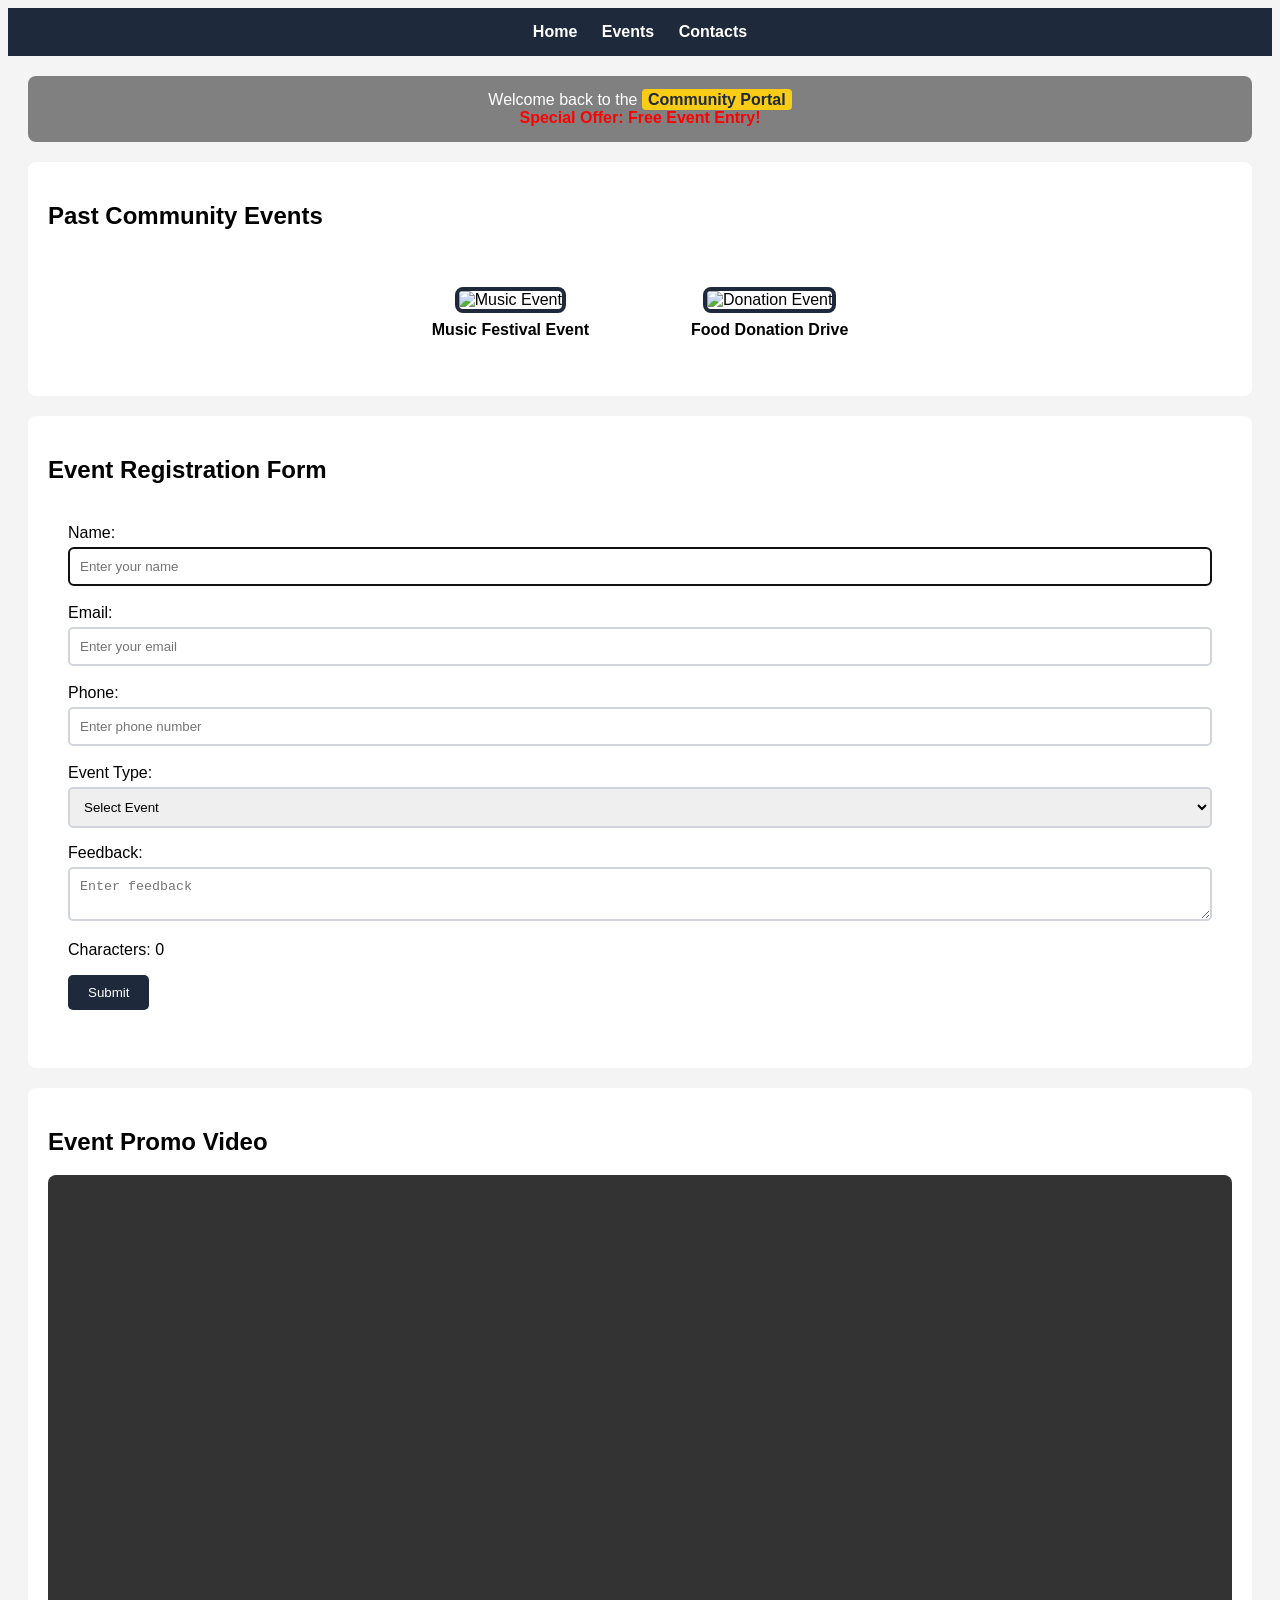
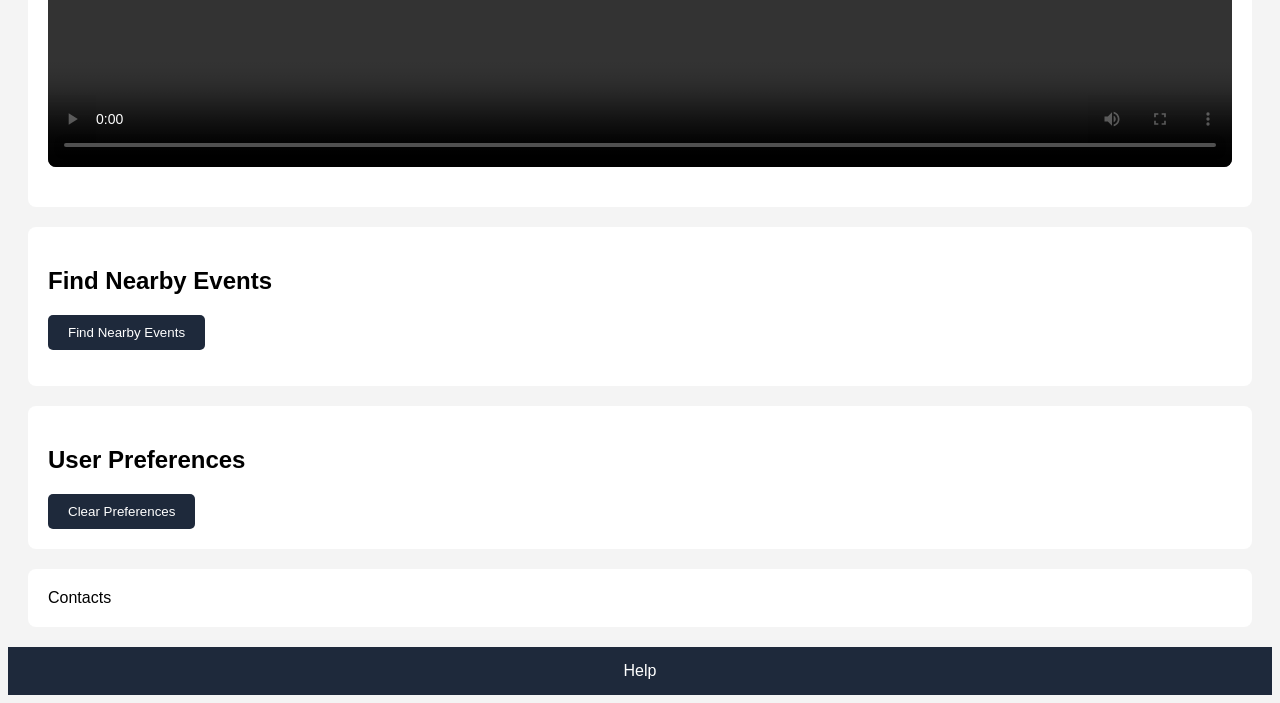
==== Upskilling/Local Community Event Portal/index.html @ 79f3bd1d "Initial commit for Local Community Event Portal" ====
<!doctype html>
<html lang="en">
  <head>
    <meta charset="UTF-8" />
    <meta name="viewport" content="width=device-width, initial-scale=1.0" />
    <title>Local Community Event Portal</title>

    <style>
      body {
        font-family: Arial, sans-serif;
        background-color: #f4f4f4;
      }

      nav {
        background-color: #1e293b;
        padding: 15px;
        text-align: center;
      }

      nav a {
        color: white;
        text-decoration: none;
        margin: 0 10px;
        font-weight: bold;
      }

      #welcomeBanner {
        background: grey;
        color: white;
        padding: 15px;
        text-align: center;
        border-radius: 8px;
        margin: 20px;
      }

      .highlight {
        background-color: #facc15;
        color: #1e293b;
        font-weight: bold;
        padding: 2px 6px;
        border-radius: 4px;
      }

      section {
        background-color: white;
        margin: 20px;
        padding: 20px;
        border-radius: 8px;
      }

      table {
        margin: auto;
        border-spacing: 20px;
      }

      .eventImage {
        width: 220px;
        height: 150px;
        border: 4px solid #1e293b;
        border-radius: 8px;
        transition: 0.3s;
      }

      figure {
        text-align: center;
      }

      figcaption {
        margin-top: 8px;
        font-weight: bold;
      }

      form {
        background-color: #ffffff;
        padding: 20px;
        border-radius: 8px;
      }

      input,
      select,
      textarea {
        width: 100%;
        padding: 10px;
        margin-top: 5px;
        border: 2px solid #d1d5db;
        border-radius: 5px;
        box-sizing: border-box;
      }

      button {
        background-color: #1e293b;
        color: white;
        padding: 10px 20px;
        border: none;
        border-radius: 5px;
        cursor: pointer;
      }

      output {
        color: green;
        font-weight: bold;
      }

      video {
        width: 100%;
        border-radius: 8px;
      }

      footer {
        background-color: #1e293b;
        padding: 15px;
        text-align: center;
      }

      footer a {
        color: white;
        text-decoration: none;
      }
    </style>

    <script>
      function validatePhone() {
        let phone = document.getElementById("phone").value;

        if (phone.length !== 10 || isNaN(phone)) {
          alert("Enter a valid 10-digit phone number");
        }
      }

      function showFee() {
        let eventType = document.getElementById("eventType").value;
        let fee = "";

        if (eventType === "music") {
          fee = "₹500";
        } else if (eventType === "sports") {
          fee = "₹300";
        } else if (eventType === "cleanup") {
          fee = "₹100";
        }

        document.getElementById("eventFee").innerHTML =
          "Event Fee: " + fee;

        localStorage.setItem("preferredEvent", eventType);
      }

      function submitForm() {
        document.getElementById("confirmation").value =
          "Registration Submitted Successfully!";
      }

      function enlargeImage(image) {
        image.style.width = "400px";
        image.style.height = "250px";
      }

      function countCharacters() {
        let text = document.getElementById("feedback").value;

        document.getElementById("charCount").innerHTML =
          "Characters: " + text.length;
      }

      function videoReady() {
        document.getElementById("videoMessage").innerHTML =
          "Video ready to play";
      }

      function clearPreferences() {
        localStorage.clear();
        sessionStorage.clear();

        alert("Preferences Cleared");
      }

      function findLocation() {
        navigator.geolocation.getCurrentPosition(
          showPosition,
          showError,
          {
            enableHighAccuracy: true,
            timeout: 5000,
          }
        );
      }

      function showPosition(position) {
        document.getElementById("location").innerHTML =
          "Latitude: " +
          position.coords.latitude +
          "<br>Longitude: " +
          position.coords.longitude;
      }

      function showError(error) {
        if (error.code === 1) {
          alert("Permission Denied");
        } else if (error.code === 3) {
          alert("Location Request Timed Out");
        }
      }

      window.onload = function () {
        let savedEvent = localStorage.getItem("preferredEvent");

        if (savedEvent) {
          document.getElementById("eventType").value = savedEvent;
        }
      };

      window.onbeforeunload = function () {
        return "Your form is not finished!";
      };
    </script>
  </head>

  <body>
    <!-- Navigation -->
    <nav>
      <a href="#home"> Home </a>
      <a href="#events"> Events </a>
      <a href="#contacts"> Contacts </a>
    </nav>

    <!-- Welcome Banner -->
    <div id="welcomeBanner">
      Welcome back to the
      <span class="highlight">Community Portal</span>

      <br />

      <span style="color: red; font-weight: bold">
        Special Offer: Free Event Entry!
      </span>
    </div>

    <!-- Events -->
    <section id="events">
      <h2>Past Community Events</h2>

      <table>
        <tr>
          <td>
            <figure>
              <img
                src="event1.jpg"
                alt="Music Event"
                title="Music Event"
                class="eventImage"
                ondblclick="enlargeImage(this)"
              />
              <figcaption>Music Festival Event</figcaption>
            </figure>
          </td>

          <td>
            <figure>
              <img
                src="event2.jpg"
                alt="Donation Event"
                title="Donation Event"
                class="eventImage"
                ondblclick="enlargeImage(this)"
              />
              <figcaption>Food Donation Drive</figcaption>
            </figure>
          </td>
        </tr>
      </table>
    </section>

    <!-- Registration Form -->
    <section id="registration">
      <h2>Event Registration Form</h2>

      <form>
        <label>Name:</label>
        <input
          type="text"
          placeholder="Enter your name"
          required
          autofocus
        />

        <br /><br />

        <label>Email:</label>
        <input
          type="email"
          placeholder="Enter your email"
          required
        />

        <br /><br />

        <label>Phone:</label>
        <input
          type="text"
          id="phone"
          onblur="validatePhone()"
          placeholder="Enter phone number"
        />

        <br /><br />

        <label>Event Type:</label>

        <select id="eventType" onchange="showFee()">
          <option value="">Select Event</option>
          <option value="music">Music Festival</option>
          <option value="sports">Sports Competition</option>
          <option value="cleanup">Cleanup Campaign</option>
        </select>

        <p id="eventFee"></p>

        <label>Feedback:</label>

        <textarea
          id="feedback"
          onkeyup="countCharacters()"
          placeholder="Enter feedback"
        ></textarea>

        <p id="charCount">Characters: 0</p>

        <button type="button" onclick="submitForm()">
          Submit
        </button>

        <br /><br />

        <output id="confirmation"></output>
      </form>
    </section>

    <!-- Promo Video -->
    <section>
      <h2>Event Promo Video</h2>

      <video controls oncanplay="videoReady()">
        <source src="promo.mp4" type="video/mp4" />
      </video>

      <p id="videoMessage"></p>
    </section>

    <!-- Geolocation -->
    <section>
      <h2>Find Nearby Events</h2>

      <button onclick="findLocation()">
        Find Nearby Events
      </button>

      <p id="location"></p>
    </section>

    <!-- Preferences -->
    <section>
      <h2>User Preferences</h2>

      <button onclick="clearPreferences()">
        Clear Preferences
      </button>
    </section>

    <!-- Contacts -->
    <section id="contacts">
      Contacts
    </section>

    <!-- Footer -->
    <footer>
      <a href="help.html" target="_blank"> Help </a>
    </footer>
  </body>
</html>
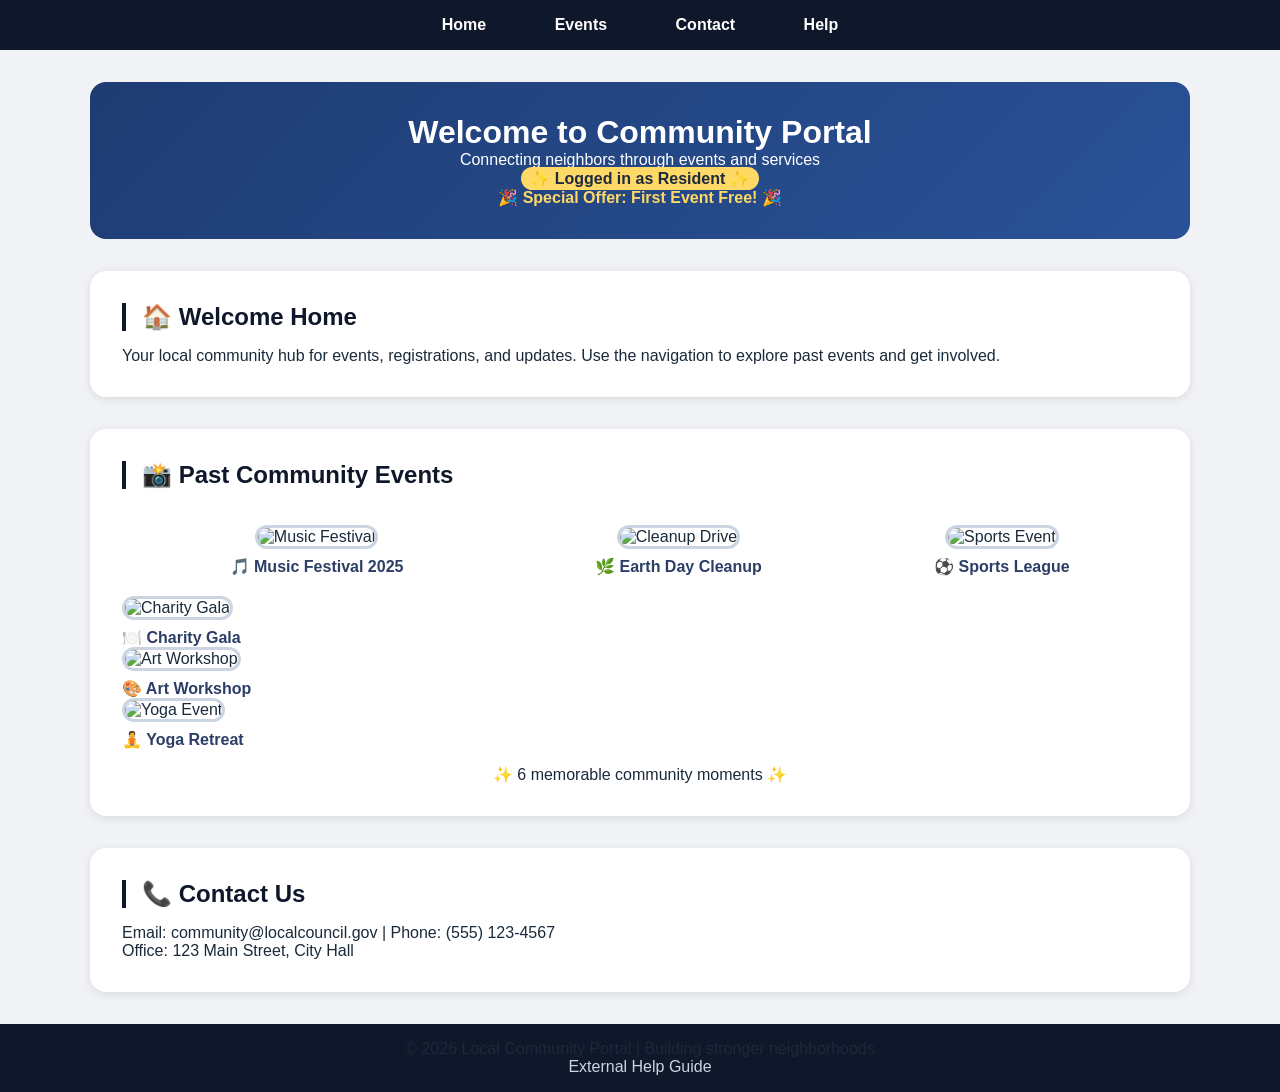
==== commit 7a76ec54: "Version 1: solidifing whats done and remove some bad implemented features" ====
--- a/Upskilling/Local Community Event Portal/index.html
+++ b/Upskilling/Local Community Event Portal/index.html
@@ -1,379 +1,187 @@
-<!doctype html>
+<!DOCTYPE html>
 <html lang="en">
-  <head>
-    <meta charset="UTF-8" />
-    <meta name="viewport" content="width=device-width, initial-scale=1.0" />
-    <title>Local Community Event Portal</title>
-
+<head>
+    <meta charset="UTF-8">
+    <meta name="viewport" content="width=device-width, initial-scale=1.0">
+    <title>Community Portal v1 - Foundation</title>
     <style>
-      body {
-        font-family: Arial, sans-serif;
-        background-color: #f4f4f4;
-      }
-
-      nav {
-        background-color: #1e293b;
-        padding: 15px;
-        text-align: center;
-      }
-
-      nav a {
-        color: white;
-        text-decoration: none;
-        margin: 0 10px;
-        font-weight: bold;
-      }
-
-      #welcomeBanner {
-        background: grey;
-        color: white;
-        padding: 15px;
-        text-align: center;
-        border-radius: 8px;
-        margin: 20px;
-      }
-
-      .highlight {
-        background-color: #facc15;
-        color: #1e293b;
-        font-weight: bold;
-        padding: 2px 6px;
-        border-radius: 4px;
-      }
-
-      section {
-        background-color: white;
-        margin: 20px;
-        padding: 20px;
-        border-radius: 8px;
-      }
-
-      table {
-        margin: auto;
-        border-spacing: 20px;
-      }
-
-      .eventImage {
-        width: 220px;
-        height: 150px;
-        border: 4px solid #1e293b;
-        border-radius: 8px;
-        transition: 0.3s;
-      }
-
-      figure {
-        text-align: center;
-      }
-
-      figcaption {
-        margin-top: 8px;
-        font-weight: bold;
-      }
-
-      form {
-        background-color: #ffffff;
-        padding: 20px;
-        border-radius: 8px;
-      }
-
-      input,
-      select,
-      textarea {
-        width: 100%;
-        padding: 10px;
-        margin-top: 5px;
-        border: 2px solid #d1d5db;
-        border-radius: 5px;
-        box-sizing: border-box;
-      }
-
-      button {
-        background-color: #1e293b;
-        color: white;
-        padding: 10px 20px;
-        border: none;
-        border-radius: 5px;
-        cursor: pointer;
-      }
-
-      output {
-        color: green;
-        font-weight: bold;
-      }
-
-      video {
-        width: 100%;
-        border-radius: 8px;
-      }
-
-      footer {
-        background-color: #1e293b;
-        padding: 15px;
-        text-align: center;
-      }
-
-      footer a {
-        color: white;
-        text-decoration: none;
-      }
-    </style>
-
-    <script>
-      function validatePhone() {
-        let phone = document.getElementById("phone").value;
-
-        if (phone.length !== 10 || isNaN(phone)) {
-          alert("Enter a valid 10-digit phone number");
-        }
-      }
-
-      function showFee() {
-        let eventType = document.getElementById("eventType").value;
-        let fee = "";
-
-        if (eventType === "music") {
-          fee = "₹500";
-        } else if (eventType === "sports") {
-          fee = "₹300";
-        } else if (eventType === "cleanup") {
-          fee = "₹100";
+        * {
+            margin: 0;
+            padding: 0;
+            box-sizing: border-box;
         }
 
-        document.getElementById("eventFee").innerHTML =
-          "Event Fee: " + fee;
+        body {
+            font-family: 'Segoe UI', Tahoma, Geneva, Verdana, sans-serif;
+            background: #f0f2f5;
+            color: #1a2a3a;
+        }
 
-        localStorage.setItem("preferredEvent", eventType);
-      }
+        /* Navigation Styles */
+        nav {
+            background: #0f172a;
+            padding: 1rem 2rem;
+            text-align: center;
+            position: sticky;
+            top: 0;
+        }
 
-      function submitForm() {
-        document.getElementById("confirmation").value =
-          "Registration Submitted Successfully!";
-      }
+        nav a {
+            color: white;
+            text-decoration: none;
+            margin: 0 1rem;
+            font-weight: bold;
+            padding: 0.5rem 1rem;
+            border-radius: 8px;
+        }
 
-      function enlargeImage(image) {
-        image.style.width = "400px";
-        image.style.height = "250px";
-      }
+        nav a:hover {
+            background: #334155;
+        }
 
-      function countCharacters() {
-        let text = document.getElementById("feedback").value;
+        /* Section styling */
+        section {
+            background: white;
+            margin: 2rem auto;
+            padding: 2rem;
+            max-width: 1100px;
+            border-radius: 16px;
+            box-shadow: 0 2px 8px rgba(0,0,0,0.1);
+        }
 
-        document.getElementById("charCount").innerHTML =
-          "Characters: " + text.length;
-      }
+        h2 {
+            color: #0f172a;
+            margin-bottom: 1rem;
+            border-left: 4px solid #0f172a;
+            padding-left: 1rem;
+        }
 
-      function videoReady() {
-        document.getElementById("videoMessage").innerHTML =
-          "Video ready to play";
-      }
+        /* Welcome Banner */
+        #welcomeBanner {
+            background: linear-gradient(135deg, #1e3c72, #2a5298);
+            color: white;
+            padding: 2rem;
+            text-align: center;
+            margin: 2rem auto;
+            max-width: 1100px;
+            border-radius: 16px;
+        }
 
-      function clearPreferences() {
-        localStorage.clear();
-        sessionStorage.clear();
+        .highlight {
+            background: #ffd966;
+            color: #1e2a3e;
+            padding: 0.2rem 0.6rem;
+            border-radius: 20px;
+            font-weight: bold;
+        }
 
-        alert("Preferences Cleared");
-      }
+        /* Image Gallery Table */
+        .gallery-table {
+            width: 100%;
+            border-collapse: separate;
+            border-spacing: 20px;
+            text-align: center;
+        }
 
-      function findLocation() {
-        navigator.geolocation.getCurrentPosition(
-          showPosition,
-          showError,
-          {
-            enableHighAccuracy: true,
-            timeout: 5000,
-          }
-        );
-      }
+        .event-img {
+            width: 220px;
+            height: 160px;
+            border: 3px solid #cbd5e1;
+            border-radius: 12px;
+            object-fit: cover;
+        }
 
-      function showPosition(position) {
-        document.getElementById("location").innerHTML =
-          "Latitude: " +
-          position.coords.latitude +
-          "<br>Longitude: " +
-          position.coords.longitude;
-      }
+        figcaption {
+            margin-top: 8px;
+            font-weight: bold;
+            color: #2c3e66;
+        }
 
-      function showError(error) {
-        if (error.code === 1) {
-          alert("Permission Denied");
-        } else if (error.code === 3) {
-          alert("Location Request Timed Out");
+        footer {
+            background: #0f172a;
+            text-align: center;
+            padding: 1rem;
+            margin-top: 2rem;
         }
-      }
 
-      window.onload = function () {
-        let savedEvent = localStorage.getItem("preferredEvent");
+        footer a {
+            color: #cbd5e1;
+            text-decoration: none;
+        }
+    </style>
+</head>
+<body>
 
-        if (savedEvent) {
-          document.getElementById("eventType").value = savedEvent;
-        }
-      };
+<!-- ========== NAVIGATION (Task 2) ========== -->
+<nav>
+    <a href="#home">Home</a>
+    <a href="#events">Events</a>
+    <a href="#contacts">Contact</a>
+    <a href="help.html" target="_blank">Help</a>
+</nav>
 
-      window.onbeforeunload = function () {
-        return "Your form is not finished!";
-      };
-    </script>
-  </head>
+<!-- ========== WELCOME BANNER (Task 3) ========== -->
+<div id="welcomeBanner">
+    <h1>Welcome to Community Portal</h1>
+    <p>Connecting neighbors through events and services</p>
+    <p><span class="highlight">✨ Logged in as Resident ✨</span></p>
+    <p><span style="color: #FFD966; font-weight: bold;">🎉 Special Offer: First Event Free! 🎉</span></p>
+</div>
 
-  <body>
-    <!-- Navigation -->
-    <nav>
-      <a href="#home"> Home </a>
-      <a href="#events"> Events </a>
-      <a href="#contacts"> Contacts </a>
-    </nav>
+<!-- ========== HOME SECTION ========== -->
+<section id="home">
+    <h2>🏠 Welcome Home</h2>
+    <p>Your local community hub for events, registrations, and updates. Use the navigation to explore past events and get involved.</p>
+</section>
 
-    <!-- Welcome Banner -->
-    <div id="welcomeBanner">
-      Welcome back to the
-      <span class="highlight">Community Portal</span>
+<!-- ========== EVENTS & GALLERY (Task 4 - Table with images) ========== -->
+<section id="events">
+    <h2>📸 Past Community Events</h2>
+    <table class="gallery-table">
+        <tr>
+            <td>
+                <img src="https://picsum.photos/id/15/220/160" alt="Music Festival" title="Summer Music Fest" class="event-img">
+                <figcaption>🎵 Music Festival 2025</figcaption>
+            </td>
+            <td>
+                <img src="https://picsum.photos/id/26/220/160" alt="Cleanup Drive" title="Community Cleanup" class="event-img">
+                <figcaption>🌿 Earth Day Cleanup</figcaption>
+            </td>
+            <td>
+                <img src="https://picsum.photos/id/29/220/160" alt="Sports Event" title="Sports Tournament" class="event-img">
+                <figcaption>⚽ Sports League</figcaption>
+            </td>
+        </table>
+        <tr>
+            <td>
+                <img src="https://picsum.photos/id/30/220/160" alt="Charity Gala" title="Fundraising Event" class="event-img">
+                <figcaption>🍽️ Charity Gala</figcaption>
+            </td>
+            <td>
+                <img src="https://picsum.photos/id/94/220/160" alt="Art Workshop" title="Creative Workshop" class="event-img">
+                <figcaption>🎨 Art Workshop</figcaption>
+            </td>
+            <td>
+                <img src="https://picsum.photos/id/96/220/160" alt="Yoga Event" title="Wellness Retreat" class="event-img">
+                <figcaption>🧘 Yoga Retreat</figcaption>
+            </td>
+        </tr>
+    </table>
+    <p style="text-align: center; margin-top: 1rem;">✨ 6 memorable community moments ✨</p>
+</section>
 
-      <br />
+<!-- ========== CONTACT SECTION ========== -->
+<section id="contacts">
+    <h2>📞 Contact Us</h2>
+    <p>Email: community@localcouncil.gov | Phone: (555) 123-4567</p>
+    <p>Office: 123 Main Street, City Hall</p>
+</section>
 
-      <span style="color: red; font-weight: bold">
-        Special Offer: Free Event Entry!
-      </span>
-    </div>
+<!-- ========== FOOTER ========== -->
+<footer>
+    <p>© 2026 Local Community Portal | Building stronger neighborhoods</p>
+    <a href="help.html" target="_blank">External Help Guide</a>
+</footer>
 
-    <!-- Events -->
-    <section id="events">
-      <h2>Past Community Events</h2>
-
-      <table>
-        <tr>
-          <td>
-            <figure>
-              <img
-                src="event1.jpg"
-                alt="Music Event"
-                title="Music Event"
-                class="eventImage"
-                ondblclick="enlargeImage(this)"
-              />
-              <figcaption>Music Festival Event</figcaption>
-            </figure>
-          </td>
-
-          <td>
-            <figure>
-              <img
-                src="event2.jpg"
-                alt="Donation Event"
-                title="Donation Event"
-                class="eventImage"
-                ondblclick="enlargeImage(this)"
-              />
-              <figcaption>Food Donation Drive</figcaption>
-            </figure>
-          </td>
-        </tr>
-      </table>
-    </section>
-
-    <!-- Registration Form -->
-    <section id="registration">
-      <h2>Event Registration Form</h2>
-
-      <form>
-        <label>Name:</label>
-        <input
-          type="text"
-          placeholder="Enter your name"
-          required
-          autofocus
-        />
-
-        <br /><br />
-
-        <label>Email:</label>
-        <input
-          type="email"
-          placeholder="Enter your email"
-          required
-        />
-
-        <br /><br />
-
-        <label>Phone:</label>
-        <input
-          type="text"
-          id="phone"
-          onblur="validatePhone()"
-          placeholder="Enter phone number"
-        />
-
-        <br /><br />
-
-        <label>Event Type:</label>
-
-        <select id="eventType" onchange="showFee()">
-          <option value="">Select Event</option>
-          <option value="music">Music Festival</option>
-          <option value="sports">Sports Competition</option>
-          <option value="cleanup">Cleanup Campaign</option>
-        </select>
-
-        <p id="eventFee"></p>
-
-        <label>Feedback:</label>
-
-        <textarea
-          id="feedback"
-          onkeyup="countCharacters()"
-          placeholder="Enter feedback"
-        ></textarea>
-
-        <p id="charCount">Characters: 0</p>
-
-        <button type="button" onclick="submitForm()">
-          Submit
-        </button>
-
-        <br /><br />
-
-        <output id="confirmation"></output>
-      </form>
-    </section>
-
-    <!-- Promo Video -->
-    <section>
-      <h2>Event Promo Video</h2>
-
-      <video controls oncanplay="videoReady()">
-        <source src="promo.mp4" type="video/mp4" />
-      </video>
-
-      <p id="videoMessage"></p>
-    </section>
-
-    <!-- Geolocation -->
-    <section>
-      <h2>Find Nearby Events</h2>
-
-      <button onclick="findLocation()">
-        Find Nearby Events
-      </button>
-
-      <p id="location"></p>
-    </section>
-
-    <!-- Preferences -->
-    <section>
-      <h2>User Preferences</h2>
-
-      <button onclick="clearPreferences()">
-        Clear Preferences
-      </button>
-    </section>
-
-    <!-- Contacts -->
-    <section id="contacts">
-      Contacts
-    </section>
-
-    <!-- Footer -->
-    <footer>
-      <a href="help.html" target="_blank"> Help </a>
-    </footer>
-  </body>
+</body>
 </html>
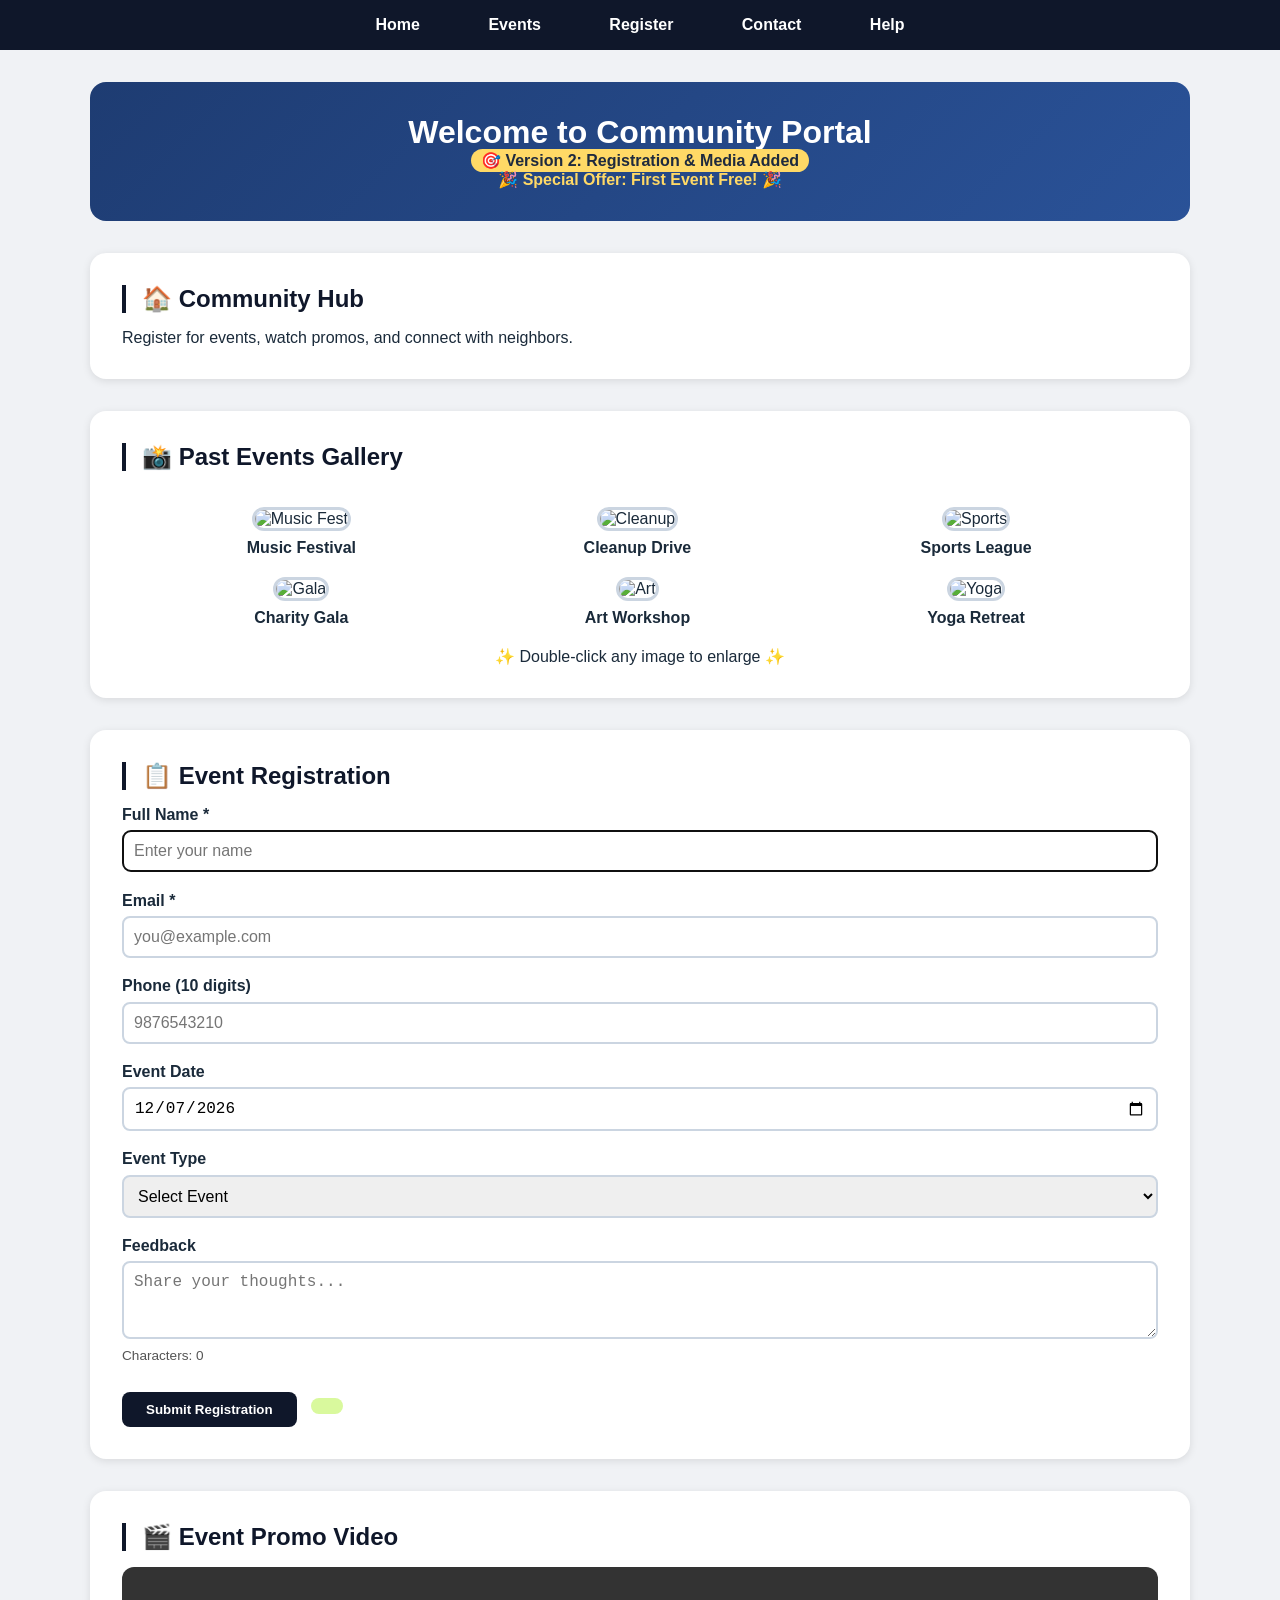
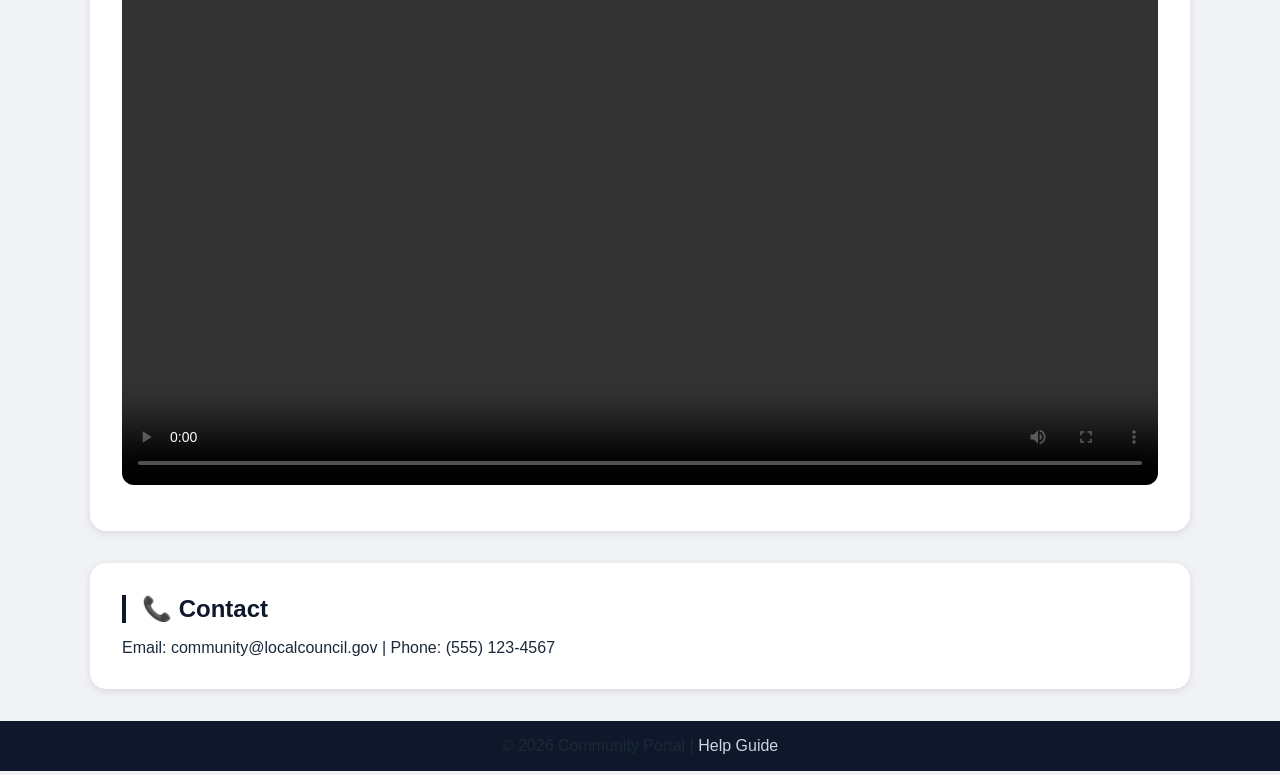
==== commit 496800b0: "Version 2: added registration form" ====
--- a/Upskilling/Local Community Event Portal/index.html
+++ b/Upskilling/Local Community Event Portal/index.html
@@ -3,7 +3,7 @@
 <head>
     <meta charset="UTF-8">
     <meta name="viewport" content="width=device-width, initial-scale=1.0">
-    <title>Community Portal v1 - Foundation</title>
+    <title>Community Portal v2 - Forms & Media</title>
     <style>
         * {
             margin: 0;
@@ -17,7 +17,6 @@
             color: #1a2a3a;
         }
 
-        /* Navigation Styles */
         nav {
             background: #0f172a;
             padding: 1rem 2rem;
@@ -39,7 +38,6 @@
             background: #334155;
         }
 
-        /* Section styling */
         section {
             background: white;
             margin: 2rem auto;
@@ -56,7 +54,6 @@
             padding-left: 1rem;
         }
 
-        /* Welcome Banner */
         #welcomeBanner {
             background: linear-gradient(135deg, #1e3c72, #2a5298);
             color: white;
@@ -75,7 +72,6 @@
             font-weight: bold;
         }
 
-        /* Image Gallery Table */
         .gallery-table {
             width: 100%;
             border-collapse: separate;
@@ -89,12 +85,73 @@
             border: 3px solid #cbd5e1;
             border-radius: 12px;
             object-fit: cover;
+            transition: 0.2s;
+            cursor: pointer;
         }
 
         figcaption {
             margin-top: 8px;
             font-weight: bold;
-            color: #2c3e66;
+        }
+
+        /* Form Styles */
+        .form-group {
+            margin-bottom: 1.2rem;
+        }
+
+        label {
+            display: block;
+            font-weight: bold;
+            margin-bottom: 0.4rem;
+        }
+
+        input, select, textarea {
+            width: 100%;
+            padding: 10px;
+            border: 2px solid #cbd5e1;
+            border-radius: 8px;
+            font-size: 1rem;
+        }
+
+        button {
+            background: #0f172a;
+            color: white;
+            border: none;
+            padding: 10px 24px;
+            border-radius: 8px;
+            cursor: pointer;
+            font-weight: bold;
+            margin-right: 10px;
+        }
+
+        button:hover {
+            background: #1e293b;
+        }
+
+        output {
+            display: inline-block;
+            margin-top: 1rem;
+            background: #d9f99d;
+            padding: 8px 16px;
+            border-radius: 20px;
+            font-weight: bold;
+        }
+
+        #eventFee {
+            margin-top: 5px;
+            font-weight: bold;
+            color: #1e4620;
+        }
+
+        .char-counter {
+            font-size: 0.85rem;
+            margin-top: 5px;
+            color: #555;
+        }
+
+        video {
+            width: 100%;
+            border-radius: 12px;
         }
 
         footer {
@@ -112,76 +169,179 @@
 </head>
 <body>
 
-<!-- ========== NAVIGATION (Task 2) ========== -->
 <nav>
     <a href="#home">Home</a>
     <a href="#events">Events</a>
+    <a href="#registration">Register</a>
     <a href="#contacts">Contact</a>
     <a href="help.html" target="_blank">Help</a>
 </nav>
 
-<!-- ========== WELCOME BANNER (Task 3) ========== -->
 <div id="welcomeBanner">
     <h1>Welcome to Community Portal</h1>
-    <p>Connecting neighbors through events and services</p>
-    <p><span class="highlight">✨ Logged in as Resident ✨</span></p>
+    <p><span class="highlight">🎯 Version 2: Registration & Media Added</span></p>
     <p><span style="color: #FFD966; font-weight: bold;">🎉 Special Offer: First Event Free! 🎉</span></p>
 </div>
 
-<!-- ========== HOME SECTION ========== -->
 <section id="home">
-    <h2>🏠 Welcome Home</h2>
-    <p>Your local community hub for events, registrations, and updates. Use the navigation to explore past events and get involved.</p>
-</section>
-
-<!-- ========== EVENTS & GALLERY (Task 4 - Table with images) ========== -->
+    <h2>🏠 Community Hub</h2>
+    <p>Register for events, watch promos, and connect with neighbors.</p>
+</section>
+
+<!-- Image Gallery (same as v1) -->
 <section id="events">
-    <h2>📸 Past Community Events</h2>
+    <h2>📸 Past Events Gallery</h2>
     <table class="gallery-table">
         <tr>
-            <td>
-                <img src="https://picsum.photos/id/15/220/160" alt="Music Festival" title="Summer Music Fest" class="event-img">
-                <figcaption>🎵 Music Festival 2025</figcaption>
-            </td>
-            <td>
-                <img src="https://picsum.photos/id/26/220/160" alt="Cleanup Drive" title="Community Cleanup" class="event-img">
-                <figcaption>🌿 Earth Day Cleanup</figcaption>
-            </td>
-            <td>
-                <img src="https://picsum.photos/id/29/220/160" alt="Sports Event" title="Sports Tournament" class="event-img">
-                <figcaption>⚽ Sports League</figcaption>
-            </td>
-        </table>
+            <td><img src="https://picsum.photos/id/15/220/160" alt="Music Fest" class="event-img" ondblclick="enlargeImage(this)"><figcaption>Music Festival</figcaption></td>
+            <td><img src="https://picsum.photos/id/26/220/160" alt="Cleanup" class="event-img" ondblclick="enlargeImage(this)"><figcaption>Cleanup Drive</figcaption></td>
+            <td><img src="https://picsum.photos/id/29/220/160" alt="Sports" class="event-img" ondblclick="enlargeImage(this)"><figcaption>Sports League</figcaption></td>
+        </tr>
         <tr>
-            <td>
-                <img src="https://picsum.photos/id/30/220/160" alt="Charity Gala" title="Fundraising Event" class="event-img">
-                <figcaption>🍽️ Charity Gala</figcaption>
-            </td>
-            <td>
-                <img src="https://picsum.photos/id/94/220/160" alt="Art Workshop" title="Creative Workshop" class="event-img">
-                <figcaption>🎨 Art Workshop</figcaption>
-            </td>
-            <td>
-                <img src="https://picsum.photos/id/96/220/160" alt="Yoga Event" title="Wellness Retreat" class="event-img">
-                <figcaption>🧘 Yoga Retreat</figcaption>
-            </td>
+            <td><img src="https://picsum.photos/id/30/220/160" alt="Gala" class="event-img" ondblclick="enlargeImage(this)"><figcaption>Charity Gala</figcaption></td>
+            <td><img src="https://picsum.photos/id/94/220/160" alt="Art" class="event-img" ondblclick="enlargeImage(this)"><figcaption>Art Workshop</figcaption></td>
+            <td><img src="https://picsum.photos/id/96/220/160" alt="Yoga" class="event-img" ondblclick="enlargeImage(this)"><figcaption>Yoga Retreat</figcaption></td>
         </tr>
     </table>
-    <p style="text-align: center; margin-top: 1rem;">✨ 6 memorable community moments ✨</p>
-</section>
-
-<!-- ========== CONTACT SECTION ========== -->
+    <p style="text-align:center;">✨ Double-click any image to enlarge ✨</p>
+</section>
+
+<!-- ========== REGISTRATION FORM (Task 5 & 6) ========== -->
+<section id="registration">
+    <h2>📋 Event Registration</h2>
+    <form id="regForm">
+        <div class="form-group">
+            <label>Full Name *</label>
+            <input type="text" id="userName" placeholder="Enter your name" required autofocus>
+        </div>
+
+        <div class="form-group">
+            <label>Email *</label>
+            <input type="email" id="userEmail" placeholder="you@example.com" required>
+        </div>
+
+        <div class="form-group">
+            <label>Phone (10 digits)</label>
+            <input type="text" id="phone" placeholder="9876543210" onblur="validatePhone()">
+            <small id="phoneError" style="color:red;"></small>
+        </div>
+
+        <div class="form-group">
+            <label>Event Date</label>
+            <input type="date" id="eventDate" required>
+        </div>
+
+        <div class="form-group">
+            <label>Event Type</label>
+            <select id="eventType" onchange="showEventFee()">
+                <option value="">Select Event</option>
+                <option value="music">Music Festival - $15</option>
+                <option value="sports">Sports Tournament - $10</option>
+                <option value="cleanup">Cleanup Campaign - Free</option>
+            </select>
+            <div id="eventFee"></div>
+        </div>
+
+        <div class="form-group">
+            <label>Feedback</label>
+            <textarea id="feedback" rows="3" onkeyup="countCharacters()" placeholder="Share your thoughts..."></textarea>
+            <div class="char-counter" id="charCount">Characters: 0</div>
+        </div>
+
+        <button type="button" onclick="submitRegistration()">Submit Registration</button>
+        <output id="confirmMsg"></output>
+    </form>
+</section>
+
+<!-- ========== VIDEO PROMO (Task 7) ========== -->
+<section>
+    <h2>🎬 Event Promo Video</h2>
+    <video id="promoVideo" controls oncanplay="videoReady()">
+        <source src="https://www.w3schools.com/html/mov_bbb.mp4" type="video/mp4">
+        Your browser doesn't support video.
+    </video>
+    <p id="videoStatus" style="margin-top: 10px; font-weight: bold;"></p>
+</section>
+
 <section id="contacts">
-    <h2>📞 Contact Us</h2>
+    <h2>📞 Contact</h2>
     <p>Email: community@localcouncil.gov | Phone: (555) 123-4567</p>
-    <p>Office: 123 Main Street, City Hall</p>
-</section>
-
-<!-- ========== FOOTER ========== -->
+</section>
+
 <footer>
-    <p>© 2026 Local Community Portal | Building stronger neighborhoods</p>
-    <a href="help.html" target="_blank">External Help Guide</a>
+    <p>© 2026 Community Portal | <a href="help.html" target="_blank">Help Guide</a></p>
 </footer>
+
+<script>
+    // Task 6: Phone validation on blur
+    function validatePhone() {
+        let phone = document.getElementById("phone").value;
+        if (phone.length !== 0 && (phone.length !== 10 || isNaN(phone))) {
+            document.getElementById("phoneError").innerText = "Enter valid 10-digit number";
+            return false;
+        } else {
+            document.getElementById("phoneError").innerText = "";
+            return true;
+        }
+    }
+
+    // Task 6: Show fee on change
+    function showEventFee() {
+        let type = document.getElementById("eventType").value;
+        let fee = "";
+        if (type === "music") fee = "🎸 Fee: $15";
+        else if (type === "sports") fee = "🏅 Fee: $10";
+        else if (type === "cleanup") fee = "🌿 Fee: FREE";
+        else fee = "Please select an event";
+        document.getElementById("eventFee").innerHTML = `<strong>${fee}</strong>`;
+    }
+
+    // Task 6: Character counter on keyup
+    function countCharacters() {
+        let text = document.getElementById("feedback").value;
+        document.getElementById("charCount").innerHTML = `Characters: ${text.length}`;
+    }
+
+    // Task 5: Show confirmation using output
+    function submitRegistration() {
+        let name = document.getElementById("userName").value;
+        let email = document.getElementById("userEmail").value;
+        let eventSelect = document.getElementById("eventType").value;
+        
+        if (!name || !email || !eventSelect) {
+            document.getElementById("confirmMsg").innerText = "❌ Please fill all required fields!";
+            return;
+        }
+        document.getElementById("confirmMsg").innerText = `✅ Thank you ${name}! Registration confirmed for ${eventSelect}. Check your email.`;
+    }
+
+    // Task 6: Double-click enlarge image
+    function enlargeImage(img) {
+        if (img.style.width === "400px") {
+            img.style.width = "220px";
+            img.style.height = "160px";
+        } else {
+            img.style.width = "400px";
+            img.style.height = "280px";
+        }
+    }
+
+    // Task 7: Video ready message
+    function videoReady() {
+        document.getElementById("videoStatus").innerHTML = "🎥 Video ready to play! Click play to watch.";
+    }
+
+    // Set default date
+    window.onload = function() {
+        let today = new Date();
+        let tomorrow = new Date(today);
+        tomorrow.setDate(today.getDate() + 1);
+        let yyyy = tomorrow.getFullYear();
+        let mm = String(tomorrow.getMonth() + 1).padStart(2,'0');
+        let dd = String(tomorrow.getDate()).padStart(2,'0');
+        document.getElementById("eventDate").value = `${yyyy}-${mm}-${dd}`;
+    };
+</script>
 
 </body>
 </html>
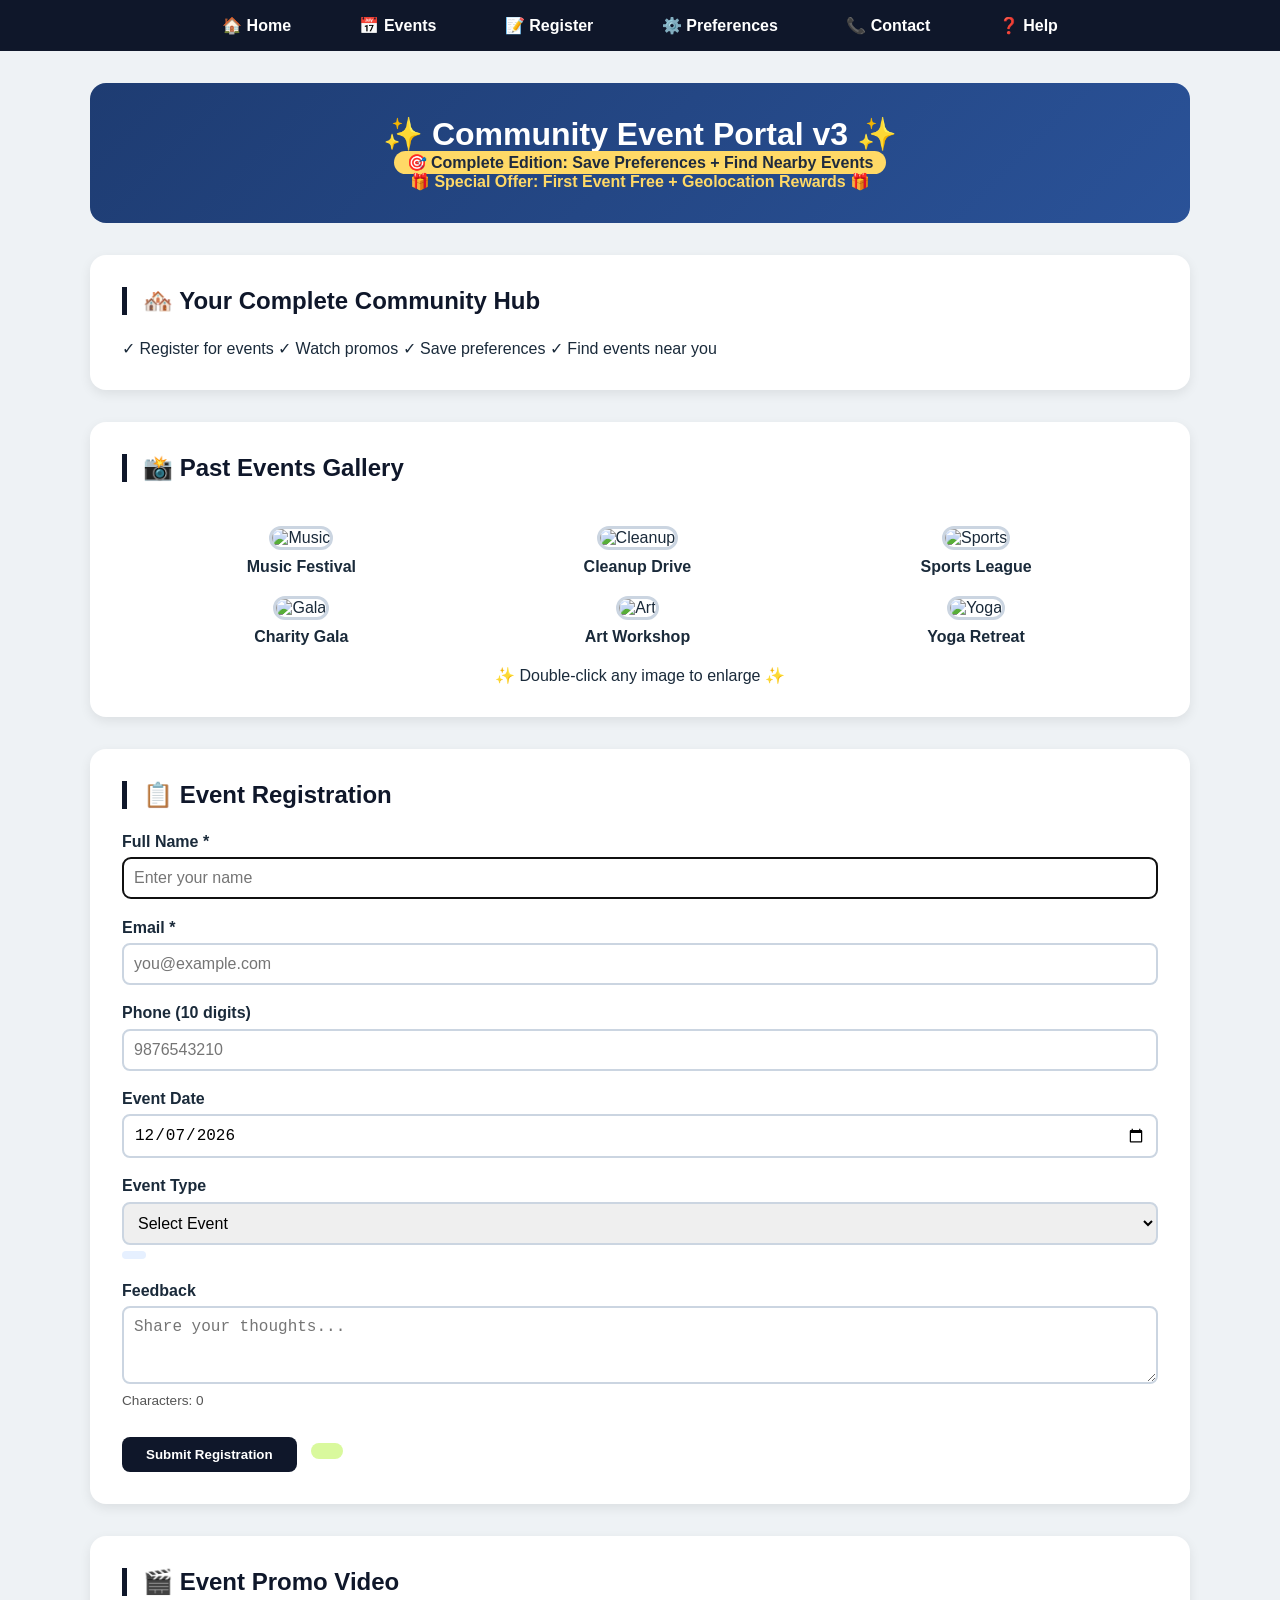
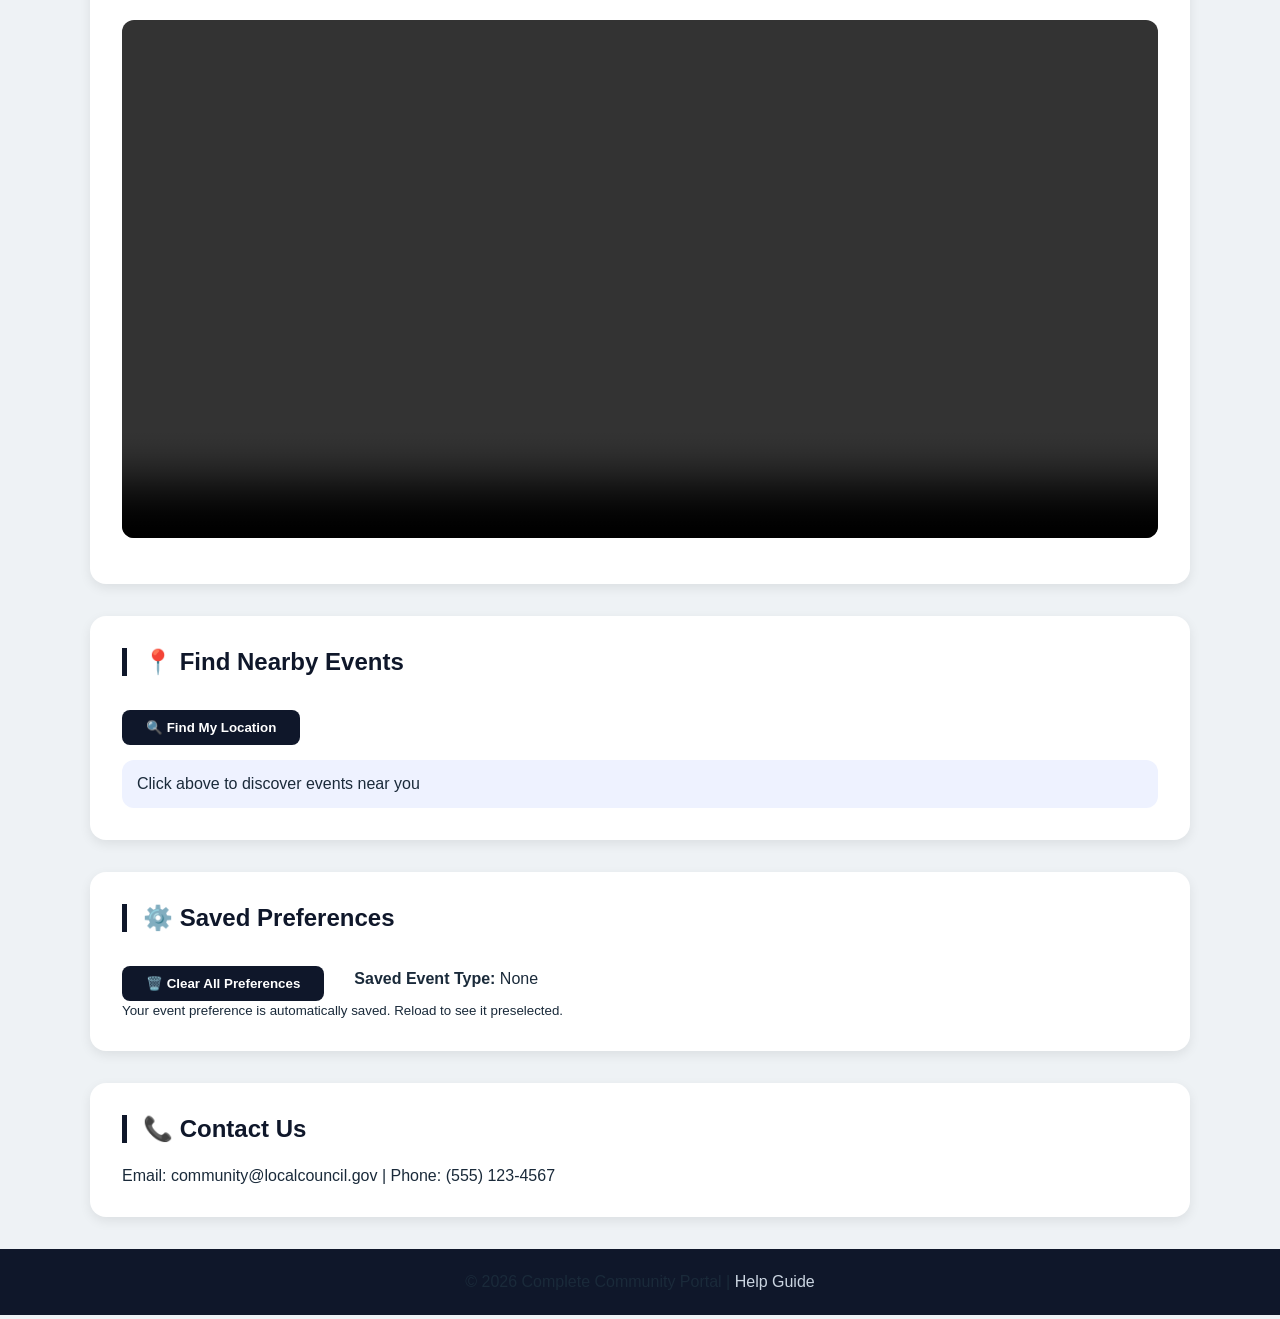
==== commit 3ad4b4ee: "Version 3: Complete Portal (added geolocation,storage,event handling)" ====
--- a/Upskilling/Local Community Event Portal/index.html
+++ b/Upskilling/Local Community Event Portal/index.html
@@ -3,7 +3,7 @@
 <head>
     <meta charset="UTF-8">
     <meta name="viewport" content="width=device-width, initial-scale=1.0">
-    <title>Community Portal v2 - Forms & Media</title>
+    <title>Community Portal v3 - Complete Edition</title>
     <style>
         * {
             margin: 0;
@@ -13,7 +13,7 @@
 
         body {
             font-family: 'Segoe UI', Tahoma, Geneva, Verdana, sans-serif;
-            background: #f0f2f5;
+            background: #eef2f5;
             color: #1a2a3a;
         }
 
@@ -23,6 +23,7 @@
             text-align: center;
             position: sticky;
             top: 0;
+            z-index: 100;
         }
 
         nav a {
@@ -44,13 +45,13 @@
             padding: 2rem;
             max-width: 1100px;
             border-radius: 16px;
-            box-shadow: 0 2px 8px rgba(0,0,0,0.1);
+            box-shadow: 0 4px 12px rgba(0,0,0,0.08);
         }
 
         h2 {
             color: #0f172a;
-            margin-bottom: 1rem;
-            border-left: 4px solid #0f172a;
+            margin-bottom: 1.5rem;
+            border-left: 5px solid #0f172a;
             padding-left: 1rem;
         }
 
@@ -67,7 +68,7 @@
         .highlight {
             background: #ffd966;
             color: #1e2a3e;
-            padding: 0.2rem 0.6rem;
+            padding: 0.2rem 0.8rem;
             border-radius: 20px;
             font-weight: bold;
         }
@@ -94,7 +95,6 @@
             font-weight: bold;
         }
 
-        /* Form Styles */
         .form-group {
             margin-bottom: 1.2rem;
         }
@@ -122,6 +122,7 @@
             cursor: pointer;
             font-weight: bold;
             margin-right: 10px;
+            margin-top: 10px;
         }
 
         button:hover {
@@ -140,7 +141,10 @@
         #eventFee {
             margin-top: 5px;
             font-weight: bold;
-            color: #1e4620;
+            background: #e6f0ff;
+            display: inline-block;
+            padding: 4px 12px;
+            border-radius: 20px;
         }
 
         .char-counter {
@@ -154,10 +158,24 @@
             border-radius: 12px;
         }
 
+        .location-box {
+            background: #eef2ff;
+            padding: 15px;
+            border-radius: 12px;
+            margin-top: 15px;
+        }
+
+        .pref-bar {
+            display: flex;
+            gap: 20px;
+            align-items: center;
+            flex-wrap: wrap;
+        }
+
         footer {
             background: #0f172a;
             text-align: center;
-            padding: 1rem;
+            padding: 1.5rem;
             margin-top: 2rem;
         }
 
@@ -170,30 +188,31 @@
 <body>
 
 <nav>
-    <a href="#home">Home</a>
-    <a href="#events">Events</a>
-    <a href="#registration">Register</a>
-    <a href="#contacts">Contact</a>
-    <a href="help.html" target="_blank">Help</a>
+    <a href="#home">🏠 Home</a>
+    <a href="#events">📅 Events</a>
+    <a href="#registration">📝 Register</a>
+    <a href="#preferences">⚙️ Preferences</a>
+    <a href="#contacts">📞 Contact</a>
+    <a href="help.html" target="_blank">❓ Help</a>
 </nav>
 
 <div id="welcomeBanner">
-    <h1>Welcome to Community Portal</h1>
-    <p><span class="highlight">🎯 Version 2: Registration & Media Added</span></p>
-    <p><span style="color: #FFD966; font-weight: bold;">🎉 Special Offer: First Event Free! 🎉</span></p>
+    <h1>✨ Community Event Portal v3 ✨</h1>
+    <p><span class="highlight">🎯 Complete Edition: Save Preferences + Find Nearby Events</span></p>
+    <p><span style="color: #FFD966; font-weight: bold;">🎁 Special Offer: First Event Free + Geolocation Rewards 🎁</span></p>
 </div>
 
 <section id="home">
-    <h2>🏠 Community Hub</h2>
-    <p>Register for events, watch promos, and connect with neighbors.</p>
-</section>
-
-<!-- Image Gallery (same as v1) -->
+    <h2>🏘️ Your Complete Community Hub</h2>
+    <p>✓ Register for events ✓ Watch promos ✓ Save preferences ✓ Find events near you</p>
+</section>
+
+<!-- Gallery Section -->
 <section id="events">
     <h2>📸 Past Events Gallery</h2>
     <table class="gallery-table">
         <tr>
-            <td><img src="https://picsum.photos/id/15/220/160" alt="Music Fest" class="event-img" ondblclick="enlargeImage(this)"><figcaption>Music Festival</figcaption></td>
+            <td><img src="https://picsum.photos/id/15/220/160" alt="Music" class="event-img" ondblclick="enlargeImage(this)"><figcaption>Music Festival</figcaption></td>
             <td><img src="https://picsum.photos/id/26/220/160" alt="Cleanup" class="event-img" ondblclick="enlargeImage(this)"><figcaption>Cleanup Drive</figcaption></td>
             <td><img src="https://picsum.photos/id/29/220/160" alt="Sports" class="event-img" ondblclick="enlargeImage(this)"><figcaption>Sports League</figcaption></td>
         </tr>
@@ -206,7 +225,7 @@
     <p style="text-align:center;">✨ Double-click any image to enlarge ✨</p>
 </section>
 
-<!-- ========== REGISTRATION FORM (Task 5 & 6) ========== -->
+<!-- Registration Form -->
 <section id="registration">
     <h2>📋 Event Registration</h2>
     <form id="regForm">
@@ -214,66 +233,94 @@
             <label>Full Name *</label>
             <input type="text" id="userName" placeholder="Enter your name" required autofocus>
         </div>
-
         <div class="form-group">
             <label>Email *</label>
             <input type="email" id="userEmail" placeholder="you@example.com" required>
         </div>
-
         <div class="form-group">
             <label>Phone (10 digits)</label>
             <input type="text" id="phone" placeholder="9876543210" onblur="validatePhone()">
             <small id="phoneError" style="color:red;"></small>
         </div>
-
         <div class="form-group">
             <label>Event Date</label>
             <input type="date" id="eventDate" required>
         </div>
-
         <div class="form-group">
             <label>Event Type</label>
-            <select id="eventType" onchange="showEventFee()">
+            <select id="eventType" onchange="handleEventChange()">
                 <option value="">Select Event</option>
                 <option value="music">Music Festival - $15</option>
                 <option value="sports">Sports Tournament - $10</option>
                 <option value="cleanup">Cleanup Campaign - Free</option>
+                <option value="art">Art Workshop - $8</option>
             </select>
             <div id="eventFee"></div>
         </div>
-
         <div class="form-group">
             <label>Feedback</label>
             <textarea id="feedback" rows="3" onkeyup="countCharacters()" placeholder="Share your thoughts..."></textarea>
             <div class="char-counter" id="charCount">Characters: 0</div>
         </div>
-
         <button type="button" onclick="submitRegistration()">Submit Registration</button>
         <output id="confirmMsg"></output>
     </form>
 </section>
 
-<!-- ========== VIDEO PROMO (Task 7) ========== -->
+<!-- Video Promo -->
 <section>
     <h2>🎬 Event Promo Video</h2>
     <video id="promoVideo" controls oncanplay="videoReady()">
         <source src="https://www.w3schools.com/html/mov_bbb.mp4" type="video/mp4">
-        Your browser doesn't support video.
     </video>
     <p id="videoStatus" style="margin-top: 10px; font-weight: bold;"></p>
 </section>
 
+<!-- Geolocation Section (Task 9) -->
+<section id="geolocation">
+    <h2>📍 Find Nearby Events</h2>
+    <button onclick="findNearbyEvents()">🔍 Find My Location</button>
+    <div id="locationInfo" class="location-box">
+        <p>Click above to discover events near you</p>
+    </div>
+</section>
+
+<!-- Preferences (Task 8) -->
+<section id="preferences">
+    <h2>⚙️ Saved Preferences</h2>
+    <div class="pref-bar">
+        <button onclick="clearAllPreferences()">🗑️ Clear All Preferences</button>
+        <p><strong>Saved Event Type:</strong> <span id="savedPrefDisplay">None</span></p>
+    </div>
+    <p><small>Your event preference is automatically saved. Reload to see it preselected.</small></p>
+</section>
+
 <section id="contacts">
-    <h2>📞 Contact</h2>
+    <h2>📞 Contact Us</h2>
     <p>Email: community@localcouncil.gov | Phone: (555) 123-4567</p>
 </section>
 
 <footer>
-    <p>© 2026 Community Portal | <a href="help.html" target="_blank">Help Guide</a></p>
+    <p>© 2026 Complete Community Portal | <a href="help.html" target="_blank">Help Guide</a></p>
 </footer>
 
 <script>
-    // Task 6: Phone validation on blur
+    // ========== FORM DIRTY FLAG FOR BEFOREUNLOAD (Task 7) ==========
+    let formDirty = false;
+    document.querySelectorAll("#regForm input, #regForm select, #regForm textarea").forEach(el => {
+        el.addEventListener("input", () => { formDirty = true; });
+        el.addEventListener("change", () => { formDirty = true; });
+    });
+
+    window.addEventListener("beforeunload", (e) => {
+        if (formDirty) {
+            e.preventDefault();
+            e.returnValue = "You have unsaved changes!";
+            return "You have unsaved changes!";
+        }
+    });
+
+    // ========== TASK 6: Phone Validation ==========
     function validatePhone() {
         let phone = document.getElementById("phone").value;
         if (phone.length !== 0 && (phone.length !== 10 || isNaN(phone))) {
@@ -285,37 +332,50 @@
         }
     }
 
-    // Task 6: Show fee on change
-    function showEventFee() {
+    // ========== TASK 6 + TASK 8: Show fee & Save to localStorage ==========
+    function handleEventChange() {
         let type = document.getElementById("eventType").value;
         let fee = "";
         if (type === "music") fee = "🎸 Fee: $15";
         else if (type === "sports") fee = "🏅 Fee: $10";
         else if (type === "cleanup") fee = "🌿 Fee: FREE";
+        else if (type === "art") fee = "🎭 Fee: $8";
         else fee = "Please select an event";
         document.getElementById("eventFee").innerHTML = `<strong>${fee}</strong>`;
-    }
-
-    // Task 6: Character counter on keyup
+        
+        if (type) {
+            localStorage.setItem("preferredEvent", type);
+            updatePrefDisplay();
+        }
+    }
+
+    function updatePrefDisplay() {
+        let saved = localStorage.getItem("preferredEvent");
+        document.getElementById("savedPrefDisplay").innerText = saved ? saved.toUpperCase() : "None";
+    }
+
+    // ========== TASK 6: Character Counter ==========
     function countCharacters() {
         let text = document.getElementById("feedback").value;
         document.getElementById("charCount").innerHTML = `Characters: ${text.length}`;
-    }
-
-    // Task 5: Show confirmation using output
+        formDirty = true;
+    }
+
+    // ========== TASK 5: Submit with output ==========
     function submitRegistration() {
         let name = document.getElementById("userName").value;
         let email = document.getElementById("userEmail").value;
-        let eventSelect = document.getElementById("eventType").value;
+        let eventType = document.getElementById("eventType").value;
         
-        if (!name || !email || !eventSelect) {
+        if (!name || !email || !eventType) {
             document.getElementById("confirmMsg").innerText = "❌ Please fill all required fields!";
             return;
         }
-        document.getElementById("confirmMsg").innerText = `✅ Thank you ${name}! Registration confirmed for ${eventSelect}. Check your email.`;
-    }
-
-    // Task 6: Double-click enlarge image
+        document.getElementById("confirmMsg").innerText = `✅ ${name}, you're registered for ${eventType}! Confirmation sent to ${email}.`;
+        formDirty = false;
+    }
+
+    // ========== TASK 6: Enlarge Image ==========
     function enlargeImage(img) {
         if (img.style.width === "400px") {
             img.style.width = "220px";
@@ -326,16 +386,61 @@
         }
     }
 
-    // Task 7: Video ready message
+    // ========== TASK 7: Video Ready ==========
     function videoReady() {
-        document.getElementById("videoStatus").innerHTML = "🎥 Video ready to play! Click play to watch.";
-    }
-
-    // Set default date
+        document.getElementById("videoStatus").innerHTML = "🎥 Video ready to play! Enjoy the promo.";
+    }
+
+    // ========== TASK 9: Geolocation ==========
+    function findNearbyEvents() {
+        const locationDiv = document.getElementById("locationInfo");
+        locationDiv.innerHTML = "<p>📍 Getting your location with high accuracy...</p>";
+        
+        navigator.geolocation.getCurrentPosition(
+            (position) => {
+                const lat = position.coords.latitude.toFixed(5);
+                const lon = position.coords.longitude.toFixed(5);
+                locationDiv.innerHTML = `<p>✅ Your location: ${lat}, ${lon}</p>
+                                         <p>🎉 Nearby events: Summer Fair (0.3 mi), Food Festival (0.7 mi), Park Concert (1.1 mi)</p>`;
+            },
+            (error) => {
+                if (error.code === 1) {
+                    locationDiv.innerHTML = "<p>❌ Permission denied. Enable location to see nearby events.</p>";
+                } else if (error.code === 3) {
+                    locationDiv.innerHTML = "<p>⏱️ Location request timed out. Please try again.</p>";
+                } else {
+                    locationDiv.innerHTML = "<p>⚠️ Error getting location.</p>";
+                }
+            },
+            { enableHighAccuracy: true, timeout: 8000 }
+        );
+    }
+
+    // ========== TASK 8: Clear localStorage & sessionStorage ==========
+    function clearAllPreferences() {
+        localStorage.clear();
+        sessionStorage.clear();
+        document.getElementById("eventType").value = "";
+        document.getElementById("eventFee").innerHTML = "";
+        updatePrefDisplay();
+        alert("All preferences cleared (localStorage & sessionStorage)");
+    }
+
+    // ========== LOAD SAVED PREFERENCE ==========
     window.onload = function() {
-        let today = new Date();
-        let tomorrow = new Date(today);
-        tomorrow.setDate(today.getDate() + 1);
+        let savedEvent = localStorage.getItem("preferredEvent");
+        if (savedEvent) {
+            let select = document.getElementById("eventType");
+            if (select.querySelector(`option[value="${savedEvent}"]`)) {
+                select.value = savedEvent;
+                handleEventChange();
+            }
+        }
+        updatePrefDisplay();
+        
+        // Set default date
+        let tomorrow = new Date();
+        tomorrow.setDate(tomorrow.getDate() + 1);
         let yyyy = tomorrow.getFullYear();
         let mm = String(tomorrow.getMonth() + 1).padStart(2,'0');
         let dd = String(tomorrow.getDate()).padStart(2,'0');
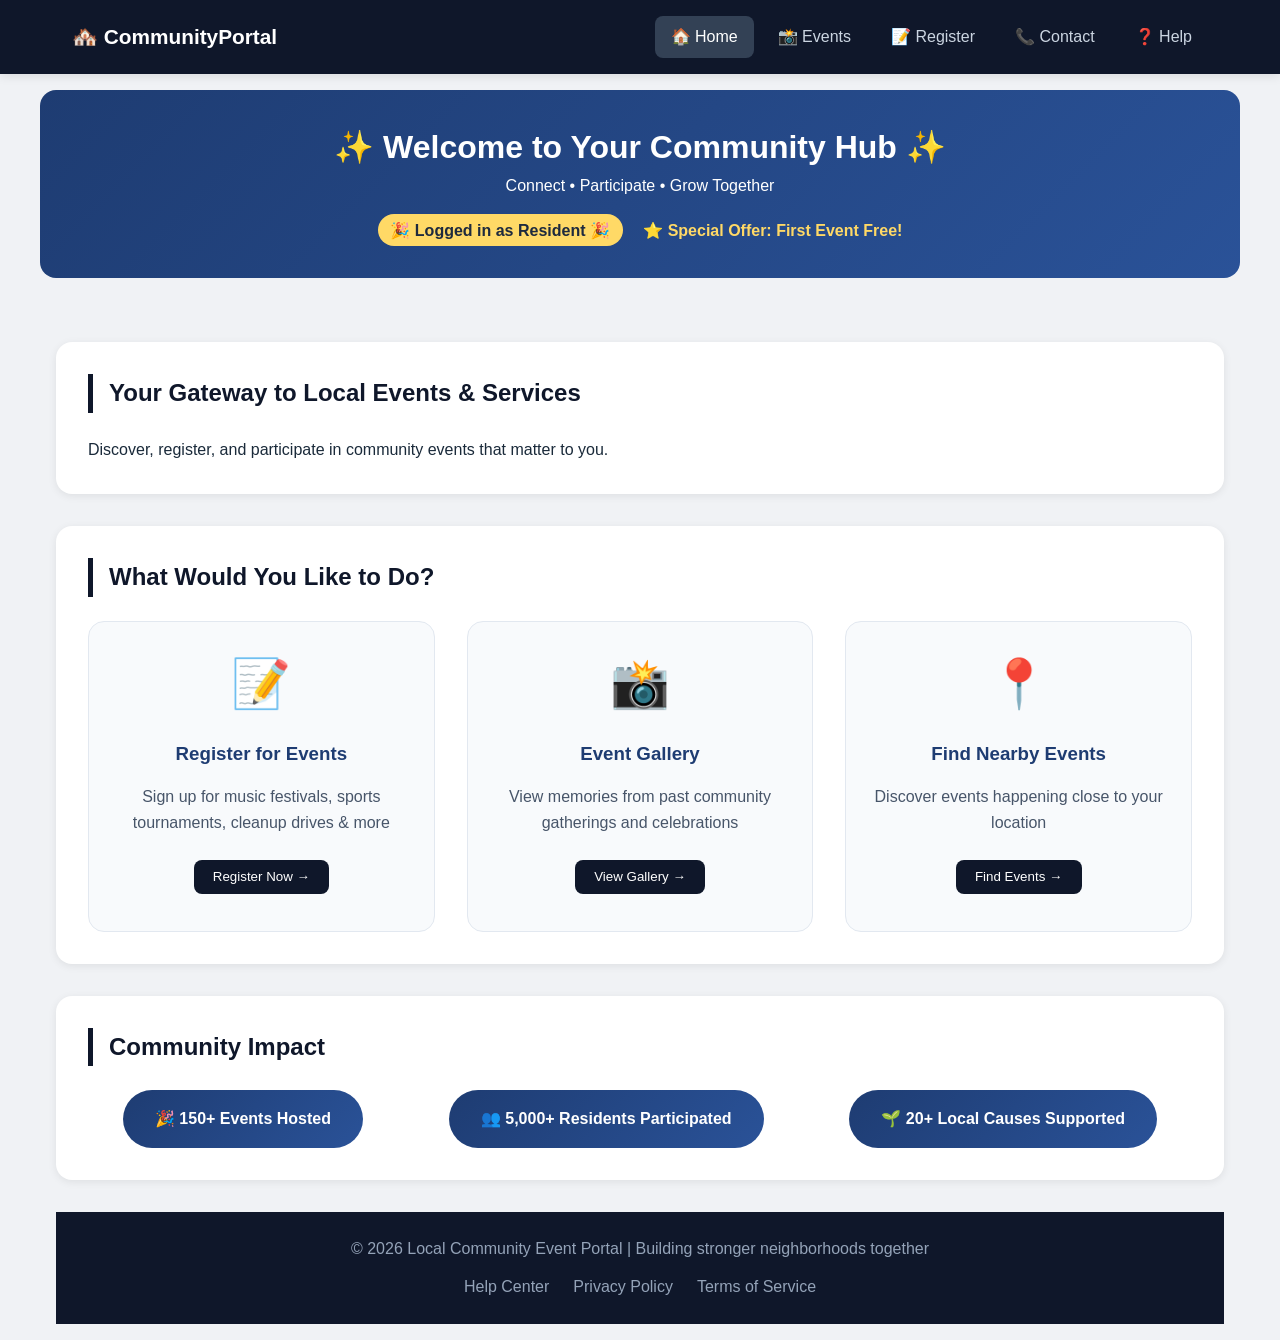
==== commit 3f945629: "Restructure the project and minor improvement" ====
--- a/Upskilling/Local Community Event Portal/index.html
+++ b/Upskilling/Local Community Event Portal/index.html
@@ -3,450 +3,90 @@
 <head>
     <meta charset="UTF-8">
     <meta name="viewport" content="width=device-width, initial-scale=1.0">
-    <title>Community Portal v3 - Complete Edition</title>
-    <style>
-        * {
-            margin: 0;
-            padding: 0;
-            box-sizing: border-box;
-        }
-
-        body {
-            font-family: 'Segoe UI', Tahoma, Geneva, Verdana, sans-serif;
-            background: #eef2f5;
-            color: #1a2a3a;
-        }
-
-        nav {
-            background: #0f172a;
-            padding: 1rem 2rem;
-            text-align: center;
-            position: sticky;
-            top: 0;
-            z-index: 100;
-        }
-
-        nav a {
-            color: white;
-            text-decoration: none;
-            margin: 0 1rem;
-            font-weight: bold;
-            padding: 0.5rem 1rem;
-            border-radius: 8px;
-        }
-
-        nav a:hover {
-            background: #334155;
-        }
-
-        section {
-            background: white;
-            margin: 2rem auto;
-            padding: 2rem;
-            max-width: 1100px;
-            border-radius: 16px;
-            box-shadow: 0 4px 12px rgba(0,0,0,0.08);
-        }
-
-        h2 {
-            color: #0f172a;
-            margin-bottom: 1.5rem;
-            border-left: 5px solid #0f172a;
-            padding-left: 1rem;
-        }
-
-        #welcomeBanner {
-            background: linear-gradient(135deg, #1e3c72, #2a5298);
-            color: white;
-            padding: 2rem;
-            text-align: center;
-            margin: 2rem auto;
-            max-width: 1100px;
-            border-radius: 16px;
-        }
-
-        .highlight {
-            background: #ffd966;
-            color: #1e2a3e;
-            padding: 0.2rem 0.8rem;
-            border-radius: 20px;
-            font-weight: bold;
-        }
-
-        .gallery-table {
-            width: 100%;
-            border-collapse: separate;
-            border-spacing: 20px;
-            text-align: center;
-        }
-
-        .event-img {
-            width: 220px;
-            height: 160px;
-            border: 3px solid #cbd5e1;
-            border-radius: 12px;
-            object-fit: cover;
-            transition: 0.2s;
-            cursor: pointer;
-        }
-
-        figcaption {
-            margin-top: 8px;
-            font-weight: bold;
-        }
-
-        .form-group {
-            margin-bottom: 1.2rem;
-        }
-
-        label {
-            display: block;
-            font-weight: bold;
-            margin-bottom: 0.4rem;
-        }
-
-        input, select, textarea {
-            width: 100%;
-            padding: 10px;
-            border: 2px solid #cbd5e1;
-            border-radius: 8px;
-            font-size: 1rem;
-        }
-
-        button {
-            background: #0f172a;
-            color: white;
-            border: none;
-            padding: 10px 24px;
-            border-radius: 8px;
-            cursor: pointer;
-            font-weight: bold;
-            margin-right: 10px;
-            margin-top: 10px;
-        }
-
-        button:hover {
-            background: #1e293b;
-        }
-
-        output {
-            display: inline-block;
-            margin-top: 1rem;
-            background: #d9f99d;
-            padding: 8px 16px;
-            border-radius: 20px;
-            font-weight: bold;
-        }
-
-        #eventFee {
-            margin-top: 5px;
-            font-weight: bold;
-            background: #e6f0ff;
-            display: inline-block;
-            padding: 4px 12px;
-            border-radius: 20px;
-        }
-
-        .char-counter {
-            font-size: 0.85rem;
-            margin-top: 5px;
-            color: #555;
-        }
-
-        video {
-            width: 100%;
-            border-radius: 12px;
-        }
-
-        .location-box {
-            background: #eef2ff;
-            padding: 15px;
-            border-radius: 12px;
-            margin-top: 15px;
-        }
-
-        .pref-bar {
-            display: flex;
-            gap: 20px;
-            align-items: center;
-            flex-wrap: wrap;
-        }
-
-        footer {
-            background: #0f172a;
-            text-align: center;
-            padding: 1.5rem;
-            margin-top: 2rem;
-        }
-
-        footer a {
-            color: #cbd5e1;
-            text-decoration: none;
-        }
-    </style>
+    <title>Community Portal | Home</title>
+    <link rel="stylesheet" href="css/style.css">
 </head>
 <body>
 
+<!-- ========== NAVIGATION (Shared across all pages) ========== -->
 <nav>
-    <a href="#home">🏠 Home</a>
-    <a href="#events">📅 Events</a>
-    <a href="#registration">📝 Register</a>
-    <a href="#preferences">⚙️ Preferences</a>
-    <a href="#contacts">📞 Contact</a>
-    <a href="help.html" target="_blank">❓ Help</a>
+    <div class="nav-container">
+        <div class="logo">🏘️ CommunityPortal</div>
+        <div class="nav-links">
+            <a href="index.html" class="active">🏠 Home</a>
+            <a href="events.html">📸 Events</a>
+            <a href="register.html">📝 Register</a>
+            <a href="contact.html">📞 Contact</a>
+            <a href="help.html" target="_blank">❓ Help</a>
+        </div>
+    </div>
 </nav>
 
+<!-- ========== WELCOME BANNER ========== -->
 <div id="welcomeBanner">
-    <h1>✨ Community Event Portal v3 ✨</h1>
-    <p><span class="highlight">🎯 Complete Edition: Save Preferences + Find Nearby Events</span></p>
-    <p><span style="color: #FFD966; font-weight: bold;">🎁 Special Offer: First Event Free + Geolocation Rewards 🎁</span></p>
+    <h1>✨ Welcome to Your Community Hub ✨</h1>
+    <p>Connect • Participate • Grow Together</p>
+    <div class="offer-badge">
+        <span class="highlight">🎉 Logged in as Resident 🎉</span>
+        <span style="color: #FFD966; font-weight: bold; margin-left: 1rem;">⭐ Special Offer: First Event Free!</span>
+    </div>
 </div>
 
-<section id="home">
-    <h2>🏘️ Your Complete Community Hub</h2>
-    <p>✓ Register for events ✓ Watch promos ✓ Save preferences ✓ Find events near you</p>
-</section>
+<!-- ========== MAIN CONTENT ========== -->
+<main>
+    <section id="hero">
+        <h2>Your Gateway to Local Events & Services</h2>
+        <p>Discover, register, and participate in community events that matter to you.</p>
+    </section>
 
-<!-- Gallery Section -->
-<section id="events">
-    <h2>📸 Past Events Gallery</h2>
-    <table class="gallery-table">
-        <tr>
-            <td><img src="https://picsum.photos/id/15/220/160" alt="Music" class="event-img" ondblclick="enlargeImage(this)"><figcaption>Music Festival</figcaption></td>
-            <td><img src="https://picsum.photos/id/26/220/160" alt="Cleanup" class="event-img" ondblclick="enlargeImage(this)"><figcaption>Cleanup Drive</figcaption></td>
-            <td><img src="https://picsum.photos/id/29/220/160" alt="Sports" class="event-img" ondblclick="enlargeImage(this)"><figcaption>Sports League</figcaption></td>
-        </tr>
-        <tr>
-            <td><img src="https://picsum.photos/id/30/220/160" alt="Gala" class="event-img" ondblclick="enlargeImage(this)"><figcaption>Charity Gala</figcaption></td>
-            <td><img src="https://picsum.photos/id/94/220/160" alt="Art" class="event-img" ondblclick="enlargeImage(this)"><figcaption>Art Workshop</figcaption></td>
-            <td><img src="https://picsum.photos/id/96/220/160" alt="Yoga" class="event-img" ondblclick="enlargeImage(this)"><figcaption>Yoga Retreat</figcaption></td>
-        </tr>
-    </table>
-    <p style="text-align:center;">✨ Double-click any image to enlarge ✨</p>
-</section>
+    <!-- Feature Cards -->
+    <section id="features">
+        <h2>What Would You Like to Do?</h2>
+        <div class="cards-container">
+            <div class="card" onclick="location.href='register.html'">
+                <div class="card-icon">📝</div>
+                <h3>Register for Events</h3>
+                <p>Sign up for music festivals, sports tournaments, cleanup drives & more</p>
+                <button class="card-btn">Register Now →</button>
+            </div>
+            
+            <div class="card" onclick="location.href='events.html'">
+                <div class="card-icon">📸</div>
+                <h3>Event Gallery</h3>
+                <p>View memories from past community gatherings and celebrations</p>
+                <button class="card-btn">View Gallery →</button>
+            </div>
+            
+            <div class="card" id="locationCard">
+                <div class="card-icon">📍</div>
+                <h3>Find Nearby Events</h3>
+                <p>Discover events happening close to your location</p>
+                <button class="card-btn" onclick="findNearbyEvents(event)">Find Events →</button>
+                <div id="locationResult" class="location-result"></div>
+            </div>
+        </div>
+    </section>
 
-<!-- Registration Form -->
-<section id="registration">
-    <h2>📋 Event Registration</h2>
-    <form id="regForm">
-        <div class="form-group">
-            <label>Full Name *</label>
-            <input type="text" id="userName" placeholder="Enter your name" required autofocus>
+    <!-- Quick Stats -->
+    <section id="stats">
+        <h2>Community Impact</h2>
+        <div class="stats-grid">
+            <div class="stat">🎉 150+ Events Hosted</div>
+            <div class="stat">👥 5,000+ Residents Participated</div>
+            <div class="stat">🌱 20+ Local Causes Supported</div>
         </div>
-        <div class="form-group">
-            <label>Email *</label>
-            <input type="email" id="userEmail" placeholder="you@example.com" required>
-        </div>
-        <div class="form-group">
-            <label>Phone (10 digits)</label>
-            <input type="text" id="phone" placeholder="9876543210" onblur="validatePhone()">
-            <small id="phoneError" style="color:red;"></small>
-        </div>
-        <div class="form-group">
-            <label>Event Date</label>
-            <input type="date" id="eventDate" required>
-        </div>
-        <div class="form-group">
-            <label>Event Type</label>
-            <select id="eventType" onchange="handleEventChange()">
-                <option value="">Select Event</option>
-                <option value="music">Music Festival - $15</option>
-                <option value="sports">Sports Tournament - $10</option>
-                <option value="cleanup">Cleanup Campaign - Free</option>
-                <option value="art">Art Workshop - $8</option>
-            </select>
-            <div id="eventFee"></div>
-        </div>
-        <div class="form-group">
-            <label>Feedback</label>
-            <textarea id="feedback" rows="3" onkeyup="countCharacters()" placeholder="Share your thoughts..."></textarea>
-            <div class="char-counter" id="charCount">Characters: 0</div>
-        </div>
-        <button type="button" onclick="submitRegistration()">Submit Registration</button>
-        <output id="confirmMsg"></output>
-    </form>
-</section>
-
-<!-- Video Promo -->
-<section>
-    <h2>🎬 Event Promo Video</h2>
-    <video id="promoVideo" controls oncanplay="videoReady()">
-        <source src="https://www.w3schools.com/html/mov_bbb.mp4" type="video/mp4">
-    </video>
-    <p id="videoStatus" style="margin-top: 10px; font-weight: bold;"></p>
-</section>
-
-<!-- Geolocation Section (Task 9) -->
-<section id="geolocation">
-    <h2>📍 Find Nearby Events</h2>
-    <button onclick="findNearbyEvents()">🔍 Find My Location</button>
-    <div id="locationInfo" class="location-box">
-        <p>Click above to discover events near you</p>
+    </section>
+</ma
+<!-- ========== FOOTER ========== -->
+<footer>
+    <p>© 2026 Local Community Event Portal | Building stronger neighborhoods together</p>
+    <div class="footer-links">
+        <a href="help.html" target="_blank">Help Center</a>
+        <a href="#">Privacy Policy</a>
+        <a href="#">Terms of Service</a>
     </div>
-</section>
-
-<!-- Preferences (Task 8) -->
-<section id="preferences">
-    <h2>⚙️ Saved Preferences</h2>
-    <div class="pref-bar">
-        <button onclick="clearAllPreferences()">🗑️ Clear All Preferences</button>
-        <p><strong>Saved Event Type:</strong> <span id="savedPrefDisplay">None</span></p>
-    </div>
-    <p><small>Your event preference is automatically saved. Reload to see it preselected.</small></p>
-</section>
-
-<section id="contacts">
-    <h2>📞 Contact Us</h2>
-    <p>Email: community@localcouncil.gov | Phone: (555) 123-4567</p>
-</section>
-
-<footer>
-    <p>© 2026 Complete Community Portal | <a href="help.html" target="_blank">Help Guide</a></p>
 </footer>
 
-<script>
-    // ========== FORM DIRTY FLAG FOR BEFOREUNLOAD (Task 7) ==========
-    let formDirty = false;
-    document.querySelectorAll("#regForm input, #regForm select, #regForm textarea").forEach(el => {
-        el.addEventListener("input", () => { formDirty = true; });
-        el.addEventListener("change", () => { formDirty = true; });
-    });
-
-    window.addEventListener("beforeunload", (e) => {
-        if (formDirty) {
-            e.preventDefault();
-            e.returnValue = "You have unsaved changes!";
-            return "You have unsaved changes!";
-        }
-    });
-
-    // ========== TASK 6: Phone Validation ==========
-    function validatePhone() {
-        let phone = document.getElementById("phone").value;
-        if (phone.length !== 0 && (phone.length !== 10 || isNaN(phone))) {
-            document.getElementById("phoneError").innerText = "Enter valid 10-digit number";
-            return false;
-        } else {
-            document.getElementById("phoneError").innerText = "";
-            return true;
-        }
-    }
-
-    // ========== TASK 6 + TASK 8: Show fee & Save to localStorage ==========
-    function handleEventChange() {
-        let type = document.getElementById("eventType").value;
-        let fee = "";
-        if (type === "music") fee = "🎸 Fee: $15";
-        else if (type === "sports") fee = "🏅 Fee: $10";
-        else if (type === "cleanup") fee = "🌿 Fee: FREE";
-        else if (type === "art") fee = "🎭 Fee: $8";
-        else fee = "Please select an event";
-        document.getElementById("eventFee").innerHTML = `<strong>${fee}</strong>`;
-        
-        if (type) {
-            localStorage.setItem("preferredEvent", type);
-            updatePrefDisplay();
-        }
-    }
-
-    function updatePrefDisplay() {
-        let saved = localStorage.getItem("preferredEvent");
-        document.getElementById("savedPrefDisplay").innerText = saved ? saved.toUpperCase() : "None";
-    }
-
-    // ========== TASK 6: Character Counter ==========
-    function countCharacters() {
-        let text = document.getElementById("feedback").value;
-        document.getElementById("charCount").innerHTML = `Characters: ${text.length}`;
-        formDirty = true;
-    }
-
-    // ========== TASK 5: Submit with output ==========
-    function submitRegistration() {
-        let name = document.getElementById("userName").value;
-        let email = document.getElementById("userEmail").value;
-        let eventType = document.getElementById("eventType").value;
-        
-        if (!name || !email || !eventType) {
-            document.getElementById("confirmMsg").innerText = "❌ Please fill all required fields!";
-            return;
-        }
-        document.getElementById("confirmMsg").innerText = `✅ ${name}, you're registered for ${eventType}! Confirmation sent to ${email}.`;
-        formDirty = false;
-    }
-
-    // ========== TASK 6: Enlarge Image ==========
-    function enlargeImage(img) {
-        if (img.style.width === "400px") {
-            img.style.width = "220px";
-            img.style.height = "160px";
-        } else {
-            img.style.width = "400px";
-            img.style.height = "280px";
-        }
-    }
-
-    // ========== TASK 7: Video Ready ==========
-    function videoReady() {
-        document.getElementById("videoStatus").innerHTML = "🎥 Video ready to play! Enjoy the promo.";
-    }
-
-    // ========== TASK 9: Geolocation ==========
-    function findNearbyEvents() {
-        const locationDiv = document.getElementById("locationInfo");
-        locationDiv.innerHTML = "<p>📍 Getting your location with high accuracy...</p>";
-        
-        navigator.geolocation.getCurrentPosition(
-            (position) => {
-                const lat = position.coords.latitude.toFixed(5);
-                const lon = position.coords.longitude.toFixed(5);
-                locationDiv.innerHTML = `<p>✅ Your location: ${lat}, ${lon}</p>
-                                         <p>🎉 Nearby events: Summer Fair (0.3 mi), Food Festival (0.7 mi), Park Concert (1.1 mi)</p>`;
-            },
-            (error) => {
-                if (error.code === 1) {
-                    locationDiv.innerHTML = "<p>❌ Permission denied. Enable location to see nearby events.</p>";
-                } else if (error.code === 3) {
-                    locationDiv.innerHTML = "<p>⏱️ Location request timed out. Please try again.</p>";
-                } else {
-                    locationDiv.innerHTML = "<p>⚠️ Error getting location.</p>";
-                }
-            },
-            { enableHighAccuracy: true, timeout: 8000 }
-        );
-    }
-
-    // ========== TASK 8: Clear localStorage & sessionStorage ==========
-    function clearAllPreferences() {
-        localStorage.clear();
-        sessionStorage.clear();
-        document.getElementById("eventType").value = "";
-        document.getElementById("eventFee").innerHTML = "";
-        updatePrefDisplay();
-        alert("All preferences cleared (localStorage & sessionStorage)");
-    }
-
-    // ========== LOAD SAVED PREFERENCE ==========
-    window.onload = function() {
-        let savedEvent = localStorage.getItem("preferredEvent");
-        if (savedEvent) {
-            let select = document.getElementById("eventType");
-            if (select.querySelector(`option[value="${savedEvent}"]`)) {
-                select.value = savedEvent;
-                handleEventChange();
-            }
-        }
-        updatePrefDisplay();
-        
-        // Set default date
-        let tomorrow = new Date();
-        tomorrow.setDate(tomorrow.getDate() + 1);
-        let yyyy = tomorrow.getFullYear();
-        let mm = String(tomorrow.getMonth() + 1).padStart(2,'0');
-        let dd = String(tomorrow.getDate()).padStart(2,'0');
-        document.getElementById("eventDate").value = `${yyyy}-${mm}-${dd}`;
-    };
-</script>
-
+<script src="js/main.js"></script>
 </body>
 </html>
--- a/Upskilling/Local Community Event Portal/css/style.css
+++ b/Upskilling/Local Community Event Portal/css/style.css
@@ -0,0 +1,515 @@
+/* ========== RESET & BASE STYLES ========== */
+* {
+    margin: 0;
+    padding: 0;
+    box-sizing: border-box;
+}
+
+body {
+    font-family: 'Segoe UI', Tahoma, Geneva, Verdana, sans-serif;
+    background: #f0f2f5;
+    color: #1a2a3a;
+    line-height: 1.6;
+}
+
+/* ========== NAVIGATION ========== */
+nav {
+    background: #0f172a;
+    position: sticky;
+    top: 0;
+    z-index: 1000;
+    box-shadow: 0 2px 10px rgba(0,0,0,0.1);
+}
+
+.nav-container {
+    max-width: 1200px;
+    margin: 0 auto;
+    display: flex;
+    justify-content: space-between;
+    align-items: center;
+    padding: 1rem 2rem;
+    flex-wrap: wrap;
+}
+
+.logo {
+    color: white;
+    font-size: 1.3rem;
+    font-weight: bold;
+}
+
+.nav-links {
+    display: flex;
+    gap: 0.5rem;
+    flex-wrap: wrap;
+}
+
+.nav-links a {
+    color: #cbd5e1;
+    text-decoration: none;
+    padding: 0.5rem 1rem;
+    border-radius: 8px;
+    transition: all 0.3s;
+    font-weight: 500;
+}
+
+.nav-links a:hover,
+.nav-links a.active {
+    background: #334155;
+    color: white;
+}
+
+/* ========== WELCOME BANNER ========== */
+#welcomeBanner {
+    background: linear-gradient(135deg, #1e3c72, #2a5298);
+    color: white;
+    padding: 2rem;
+    text-align: center;
+    margin: 1rem auto;
+    max-width: 1200px;
+    border-radius: 16px;
+}
+
+.highlight {
+    background: #ffd966;
+    color: #1e2a3e;
+    padding: 0.2rem 0.8rem;
+    border-radius: 20px;
+    font-weight: bold;
+    display: inline-block;
+}
+
+.offer-badge {
+    margin-top: 1rem;
+}
+
+/* ========== MAIN CONTENT ========== */
+main {
+    max-width: 1200px;
+    margin: 0 auto;
+    padding: 1rem;
+}
+
+section {
+    background: white;
+    margin: 2rem 0;
+    padding: 2rem;
+    border-radius: 16px;
+    box-shadow: 0 2px 8px rgba(0,0,0,0.08);
+}
+
+h2 {
+    color: #0f172a;
+    margin-bottom: 1.5rem;
+    border-left: 5px solid #0f172a;
+    padding-left: 1rem;
+}
+
+h3 {
+    color: #1e3c72;
+    margin-bottom: 0.5rem;
+}
+
+/* ========== CARDS (Homepage) ========== */
+.cards-container {
+    display: grid;
+    grid-template-columns: repeat(auto-fit, minmax(280px, 1fr));
+    gap: 2rem;
+    margin-top: 1rem;
+}
+
+.card {
+    background: #f8fafc;
+    border-radius: 16px;
+    padding: 1.5rem;
+    text-align: center;
+    transition: transform 0.3s, box-shadow 0.3s;
+    cursor: pointer;
+    border: 1px solid #e2e8f0;
+}
+
+.card:hover {
+    transform: translateY(-5px);
+    box-shadow: 0 8px 20px rgba(0,0,0,0.12);
+}
+
+.card-icon {
+    font-size: 3rem;
+    margin-bottom: 1rem;
+}
+
+.card p {
+    margin: 1rem 0;
+    color: #475569;
+}
+
+.card-btn {
+    background: #0f172a;
+    color: white;
+    border: none;
+    padding: 0.6rem 1.2rem;
+    border-radius: 8px;
+    cursor: pointer;
+    margin-top: 0.5rem;
+}
+
+.card-btn:hover {
+    background: #1e293b;
+}
+
+/* ========== STATS SECTION ========== */
+.stats-grid {
+    display: flex;
+    justify-content: space-around;
+    flex-wrap: wrap;
+    gap: 1rem;
+    text-align: center;
+}
+
+.stat {
+    background: linear-gradient(135deg, #1e3c72, #2a5298);
+    color: white;
+    padding: 1rem 2rem;
+    border-radius: 40px;
+    font-weight: bold;
+}
+
+/* ========== FORM STYLES (Registration Page) ========== */
+.registration-form {
+    max-width: 800px;
+    margin: 0 auto;
+}
+
+.form-section {
+    margin-bottom: 2rem;
+    padding: 1rem;
+    background: #f8fafc;
+    border-radius: 12px;
+}
+
+.form-section h3 {
+    margin-bottom: 1rem;
+    color: #1e3c72;
+}
+
+.form-group {
+    margin-bottom: 1.2rem;
+}
+
+.form-group label {
+    display: block;
+    font-weight: 600;
+    margin-bottom: 0.4rem;
+    color: #1e293b;
+}
+
+.form-group input,
+.form-group select,
+.form-group textarea {
+    width: 100%;
+    padding: 10px 14px;
+    border: 2px solid #cbd5e1;
+    border-radius: 8px;
+    font-size: 1rem;
+    transition: border-color 0.3s;
+}
+
+.form-group input:focus,
+.form-group select:focus,
+.form-group textarea:focus {
+    border-color: #2a5298;
+    outline: none;
+}
+
+.error-message {
+    color: #dc2626;
+    font-size: 0.85rem;
+    margin-top: 0.25rem;
+    display: block;
+}
+
+.fee-display {
+    margin-top: 0.5rem;
+    padding: 0.5rem;
+    background: #e6f0ff;
+    border-radius: 8px;
+    font-weight: bold;
+    display: inline-block;
+}
+
+.char-counter {
+    font-size: 0.85rem;
+    color: #64748b;
+    margin-top: 0.25rem;
+}
+
+.form-actions {
+    display: flex;
+    gap: 1rem;
+    margin: 1.5rem 0;
+    flex-wrap: wrap;
+}
+
+.btn-primary,
+.btn-secondary {
+    padding: 10px 24px;
+    border: none;
+    border-radius: 8px;
+    cursor: pointer;
+    font-weight: bold;
+    transition: all 0.3s;
+}
+
+.btn-primary {
+    background: #0f172a;
+    color: white;
+}
+
+.btn-primary:hover {
+    background: #1e293b;
+    transform: translateY(-2px);
+}
+
+.btn-secondary {
+    background: #64748b;
+    color: white;
+}
+
+.btn-secondary:hover {
+    background: #475569;
+}
+
+.output-message {
+    display: inline-block;
+    margin-top: 1rem;
+    background: #d9f99d;
+    padding: 10px 20px;
+    border-radius: 40px;
+    font-weight: bold;
+    width: 100%;
+    text-align: center;
+}
+
+/* ========== GALLERY TABLE ========== */
+.gallery-table {
+    width: 100%;
+    border-collapse: separate;
+    border-spacing: 20px;
+    text-align: center;
+}
+
+.gallery-table th {
+    padding: 0.5rem;
+    font-size: 1.2rem;
+}
+
+.gallery-img {
+    width: 100%;
+    max-width: 280px;
+    height: 180px;
+    object-fit: cover;
+    border: 3px solid #cbd5e1;
+    border-radius: 12px;
+    transition: 0.2s;
+    cursor: pointer;
+}
+
+.gallery-img:hover {
+    border-color: #0f172a;
+}
+
+figure {
+    text-align: center;
+}
+
+figcaption {
+    margin-top: 8px;
+    font-weight: bold;
+    color: #1e293b;
+}
+
+figcaption small {
+    font-weight: normal;
+    color: #64748b;
+}
+
+/* ========== VIDEO SECTION ========== */
+.video-container {
+    max-width: 800px;
+    margin: 0 auto;
+}
+
+video {
+    width: 100%;
+    border-radius: 12px;
+    box-shadow: 0 4px 12px rgba(0,0,0,0.1);
+}
+
+.video-status {
+    margin-top: 0.5rem;
+    color: #2e7d32;
+    font-weight: bold;
+    text-align: center;
+}
+
+/* ========== UPCOMING EVENTS GRID ========== */
+.upcoming-grid {
+    display: grid;
+    grid-template-columns: repeat(auto-fit, minmax(250px, 1fr));
+    gap: 1.5rem;
+    margin-top: 1rem;
+}
+
+.upcoming-card {
+    background: #f1f5f9;
+    padding: 1.5rem;
+    border-radius: 12px;
+    text-align: center;
+    transition: transform 0.3s;
+}
+
+.upcoming-card:hover {
+    transform: translateY(-3px);
+}
+
+.btn-link {
+    display: inline-block;
+    margin-top: 0.8rem;
+    padding: 0.5rem 1rem;
+    background: #0f172a;
+    color: white;
+    text-decoration: none;
+    border-radius: 6px;
+}
+
+/* ========== CONTACT PAGE ========== */
+.contact-grid {
+    display: grid;
+    grid-template-columns: repeat(auto-fit, minmax(240px, 1fr));
+    gap: 1.5rem;
+}
+
+.contact-card {
+    text-align: center;
+    padding: 1.5rem;
+    background: #f8fafc;
+    border-radius: 12px;
+    border: 1px solid #e2e8f0;
+}
+
+.contact-icon {
+    font-size: 2.5rem;
+    margin-bottom: 0.5rem;
+}
+
+.location-box {
+    background: #eef2ff;
+    padding: 1rem;
+    border-radius: 12px;
+    margin-top: 1rem;
+}
+
+.location-result {
+    margin-top: 0.8rem;
+    font-size: 0.9rem;
+}
+
+/* ========== PREFERENCES SECTION ========== */
+.pref-container {
+    display: flex;
+    justify-content: space-between;
+    align-items: center;
+    flex-wrap: wrap;
+    gap: 1rem;
+}
+
+.btn-small {
+    background: #dc2626;
+    color: white;
+    border: none;
+    padding: 0.4rem 1rem;
+    border-radius: 6px;
+    cursor: pointer;
+}
+
+.btn-small:hover {
+    background: #b91c1c;
+}
+
+.info-text {
+    margin-top: 0.8rem;
+    color: #64748b;
+    font-size: 0.85rem;
+}
+
+/* ========== HELP PAGE ========== */
+.help-section {
+    margin-bottom: 2rem;
+    padding: 1rem;
+    background: #f8fafc;
+    border-radius: 12px;
+}
+
+.help-section ol,
+.help-section ul {
+    margin-left: 1.5rem;
+    margin-top: 0.5rem;
+}
+
+.help-section li {
+    margin: 0.5rem 0;
+}
+
+/* ========== FOOTER ========== */
+footer {
+    background: #0f172a;
+    color: #94a3b8;
+    text-align: center;
+    padding: 1.5rem;
+    margin-top: 2rem;
+}
+
+.footer-links {
+    margin-top: 0.8rem;
+    display: flex;
+    justify-content: center;
+    gap: 1.5rem;
+    flex-wrap: wrap;
+}
+
+.footer-links a {
+    color: #94a3b8;
+    text-decoration: none;
+}
+
+.footer-links a:hover {
+    color: white;
+}
+
+/* ========== RESPONSIVE ========== */
+@media (max-width: 768px) {
+    .nav-container {
+        flex-direction: column;
+        gap: 0.5rem;
+    }
+    
+    .nav-links {
+        justify-content: center;
+    }
+    
+    section {
+        padding: 1rem;
+    }
+    
+    .stats-grid {
+        flex-direction: column;
+    }
+    
+    .gallery-table {
+        border-spacing: 10px;
+    }
+    
+    .gallery-img {
+        max-width: 200px;
+        height: 140px;
+    }
+}
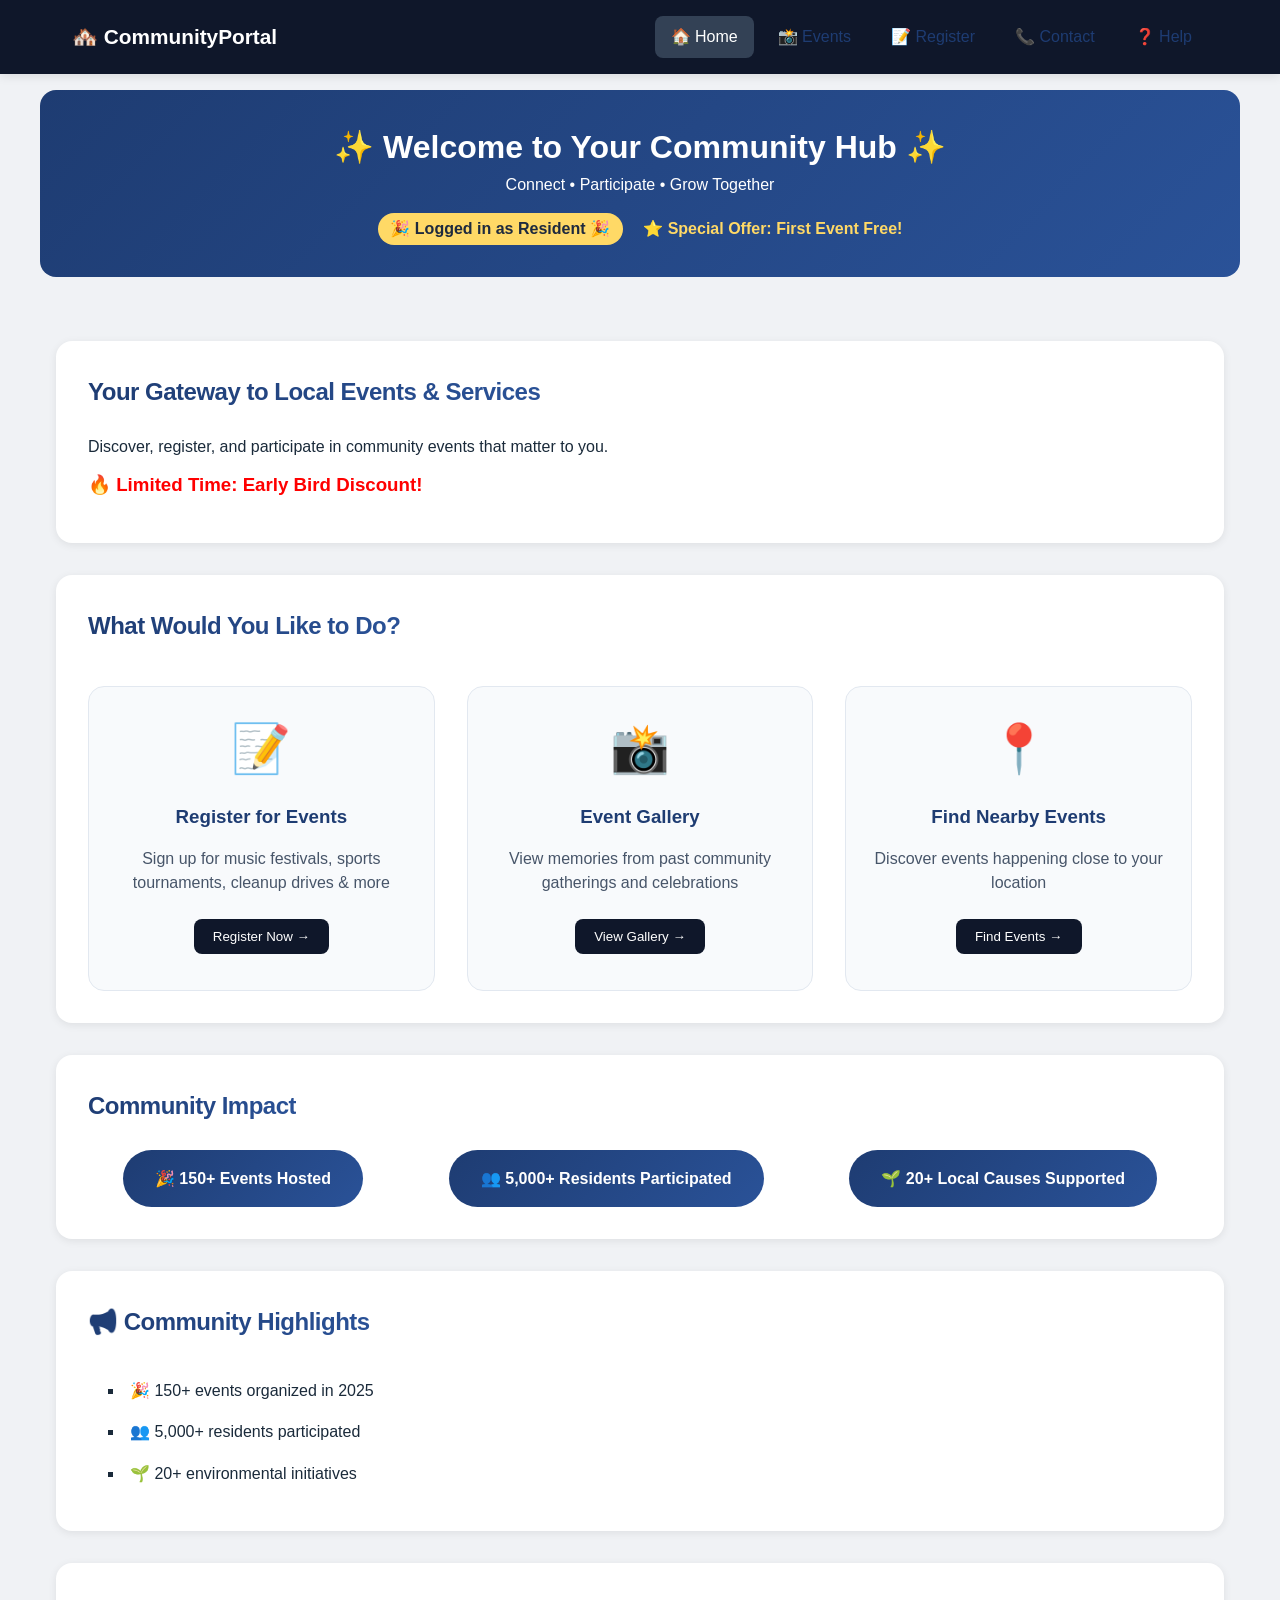
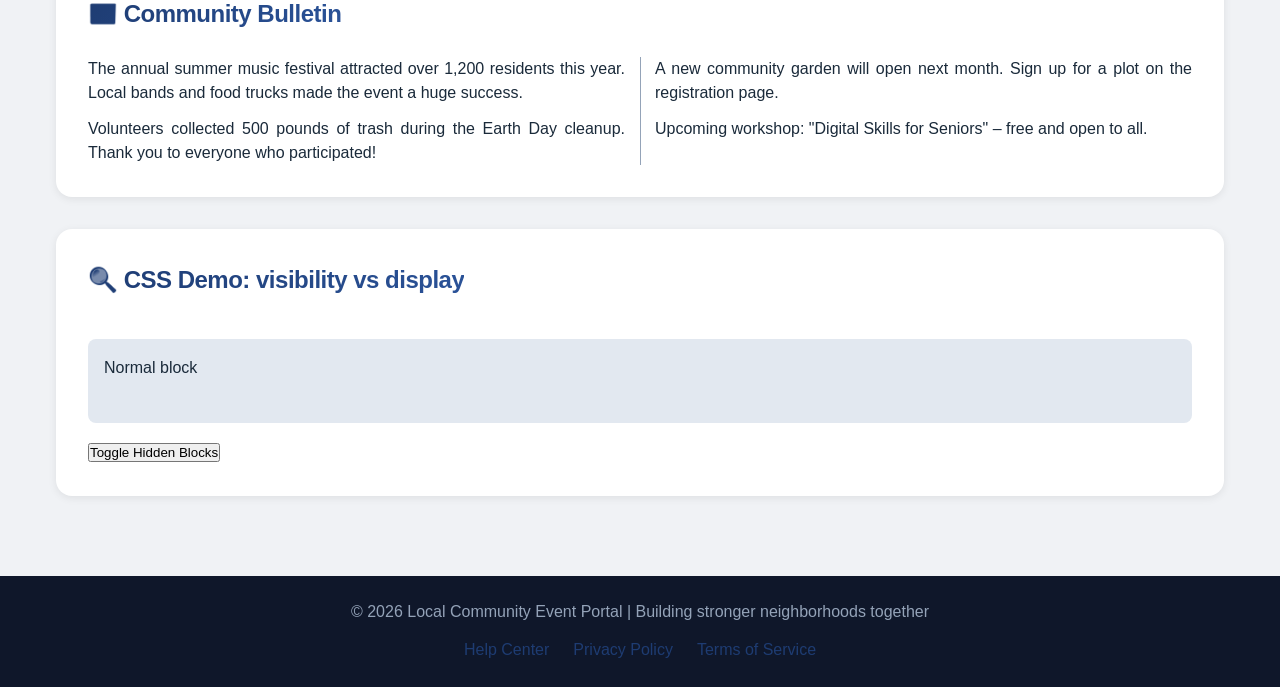
==== commit 73b4103e: "feat(css): complete all CSS3 exercises (Google Fonts, gradients, multi-column, tables, responsive, e" ====
--- a/Upskilling/Local Community Event Portal/index.html
+++ b/Upskilling/Local Community Event Portal/index.html
@@ -23,7 +23,7 @@
 </nav>
 
 <!-- ========== WELCOME BANNER ========== -->
-<div id="welcomeBanner">
+<div id="welcomeBanner" class="welcome-banner">
     <h1>✨ Welcome to Your Community Hub ✨</h1>
     <p>Connect • Participate • Grow Together</p>
     <div class="offer-badge">
@@ -37,6 +37,7 @@
     <section id="hero">
         <h2>Your Gateway to Local Events & Services</h2>
         <p>Discover, register, and participate in community events that matter to you.</p>
+        <h3 style="color: red; font-weight: bold;">🔥 Limited Time: Early Bird Discount!</h3>
     </section>
 
     <!-- Feature Cards -->
@@ -76,7 +77,52 @@
             <div class="stat">🌱 20+ Local Causes Supported</div>
         </div>
     </section>
-</ma
+
+        <!-- Quick Highlights -->
+    <section id="highlights">
+    <h2>📢 Community Highlights</h2>
+    <ul class="styled-list">
+        <li>🎉 150+ events organized in 2025</li>
+        <li>👥 5,000+ residents participated</li>
+        <li>🌱 20+ environmental initiatives</li>
+    </ul>
+    </section>
+
+
+<section>
+    <h2>📰 Community Bulletin</h2>
+    <div class="news-article">
+        <p>The annual summer music festival attracted over 1,200 residents this year. Local bands and food trucks made the event a huge success.</p>
+        <p>Volunteers collected 500 pounds of trash during the Earth Day cleanup. Thank you to everyone who participated!</p>
+        <p>A new community garden will open next month. Sign up for a plot on the registration page.</p>
+        <p>Upcoming workshop: "Digital Skills for Seniors" – free and open to all.</p>
+    </div>
+</section>
+
+<section>
+    <h2>🔍 CSS Demo: visibility vs display</h2>
+    <div class="demo-box">
+        <div>Normal block</div>
+        <div class="hidden-visibility">I am hidden with visibility: hidden (still takes space)</div>
+        <div class="hidden-display">I am hidden with display: none (no space)</div>
+    </div>
+    <button onclick="toggleVisibilityDemo()">Toggle Hidden Blocks</button>
+</section>
+
+<script>
+function toggleVisibilityDemo() {
+    const vis = document.querySelector('.hidden-visibility');
+    const dis = document.querySelector('.hidden-display');
+    if (vis.style.visibility === 'hidden') {
+        vis.style.visibility = 'visible';
+        dis.style.display = 'block';
+    } else {
+        vis.style.visibility = 'hidden';
+        dis.style.display = 'none';
+    }
+}
+</script>
+</main>
 <!-- ========== FOOTER ========== -->
 <footer>
     <p>© 2026 Local Community Event Portal | Building stronger neighborhoods together</p>
--- a/Upskilling/Local Community Event Portal/css/style.css
+++ b/Upskilling/Local Community Event Portal/css/style.css
@@ -117,7 +117,7 @@
     margin-top: 1rem;
 }
 
-.card {
+.card, .eventCard {
     background: #f8fafc;
     border-radius: 16px;
     padding: 1.5rem;
@@ -512,4 +512,167 @@
         max-width: 200px;
         height: 140px;
     }
+}
+
+/* ========== GOOGLE FONT ========== */
+@import url('https://fonts.googleapis.com/css2?family=Inter:opsz,wght@14..32,400;14..32,600;14..32,700&display=swap');
+
+body {
+    font-family: 'Inter', 'Segoe UI', sans-serif;
+    background-image: url('https://www.transparenttextures.com/patterns/az-subtle.png');
+    background-color: #f0f2f5; /* fallback */
+    background-repeat: repeat;
+}
+
+/* ========== TYPOGRAPHY ENHANCEMENTS ========== */
+h2 {
+    font-weight: 700;
+    letter-spacing: -0.5px;
+    background: linear-gradient(135deg, #1e3c72, #2a5298);
+    background-clip: text;
+    -webkit-background-clip: text;
+    color: transparent;
+    display: inline-block;
+}
+
+h3, p {
+    line-height: 1.5;
+    margin-bottom: 0.75rem;
+}
+
+.event-description {
+    text-align: justify;
+    text-transform: none;
+    letter-spacing: 0.3px;
+}
+
+/* ========== LINK PSEUDO-CLASSES ========== */
+a:link {
+    color: #1e3c72;
+    text-decoration: none;
+}
+a:visited {
+    color: #4b5563;
+}
+a:hover {
+    color: #f59e0b;
+    text-decoration: underline;
+}
+a:active {
+    color: #dc2626;
+}
+
+/* ========== LIST STYLING ========== */
+.styled-list {
+    list-style-type: square;
+    list-style-position: inside;
+    padding-left: 1rem;
+}
+.styled-list li {
+    margin: 0.5rem 0;
+    padding: 0.25rem;
+}
+
+/* Remove bullets from nav */
+.nav-links {
+    list-style: none;
+}
+
+/* ========== TABLE STYLING (Admin / Events Table) ========== */
+.admin-table {
+    width: 100%;
+    border-collapse: collapse;
+    margin: 1rem 0;
+}
+.admin-table th, 
+.admin-table td {
+    border: 1px solid #cbd5e1;
+    padding: 12px;
+    text-align: center;
+}
+.admin-table th {
+    background: #0f172a;
+    color: white;
+}
+.admin-table tr:nth-child(even) {
+    background-color: #f1f5f9;
+}
+.admin-table tr:hover {
+    background-color: #e2e8f0;
+}
+
+/* ========== MULTI-COLUMN NEWS ARTICLE ========== */
+.news-article {
+    column-count: 2;
+    column-gap: 30px;
+    column-rule: 1px solid #94a3b8;
+    text-align: justify;
+}
+.news-article p {
+    margin-top: 0;
+    break-inside: avoid;
+}
+
+/* ========== OUTLINE ON FOCUS ========== */
+input:focus, select:focus, textarea:focus {
+    outline: 3px solid #f59e0b;
+    outline-offset: 2px;
+}
+
+/* ========== VISIBILITY vs DISPLAY NONE DEMO ========== */
+.demo-box {
+    background: #e2e8f0;
+    padding: 1rem;
+    margin: 1rem 0;
+    border-radius: 8px;
+}
+.hidden-visibility {
+    visibility: hidden;
+    /* occupies space */
+}
+.hidden-display {
+    display: none;
+    /* removed from layout */
+}
+
+/* ========== RGBA BACKGROUND EXAMPLE ========== */
+.overlay-card {
+    background: rgba(30, 60, 114, 0.85);
+    color: white;
+    padding: 1rem;
+    border-radius: 12px;
+}
+
+/* ========== GRADIENT ON SECTION HEADERS ========== */
+section > h2 {
+    background: linear-gradient(120deg, #1e3c72, #2a5298);
+    -webkit-background-clip: text;
+    background-clip: text;
+    color: transparent;
+    border-left: none;
+    padding-left: 0;
+}
+
+/* ========== IMPROVED MEDIA QUERY (STACK NAV) ========== */
+@media (max-width: 768px) {
+    .nav-container {
+        flex-direction: column;
+        gap: 0.75rem;
+    }
+    .nav-links {
+        flex-direction: column;
+        align-items: center;
+        width: 100%;
+    }
+    .nav-links a {
+        width: 100%;
+        text-align: center;
+        padding: 0.5rem;
+    }
+    .cards-container {
+        grid-template-columns: 1fr;
+    }
+    .news-article {
+        column-count: 1;
+    }
 }
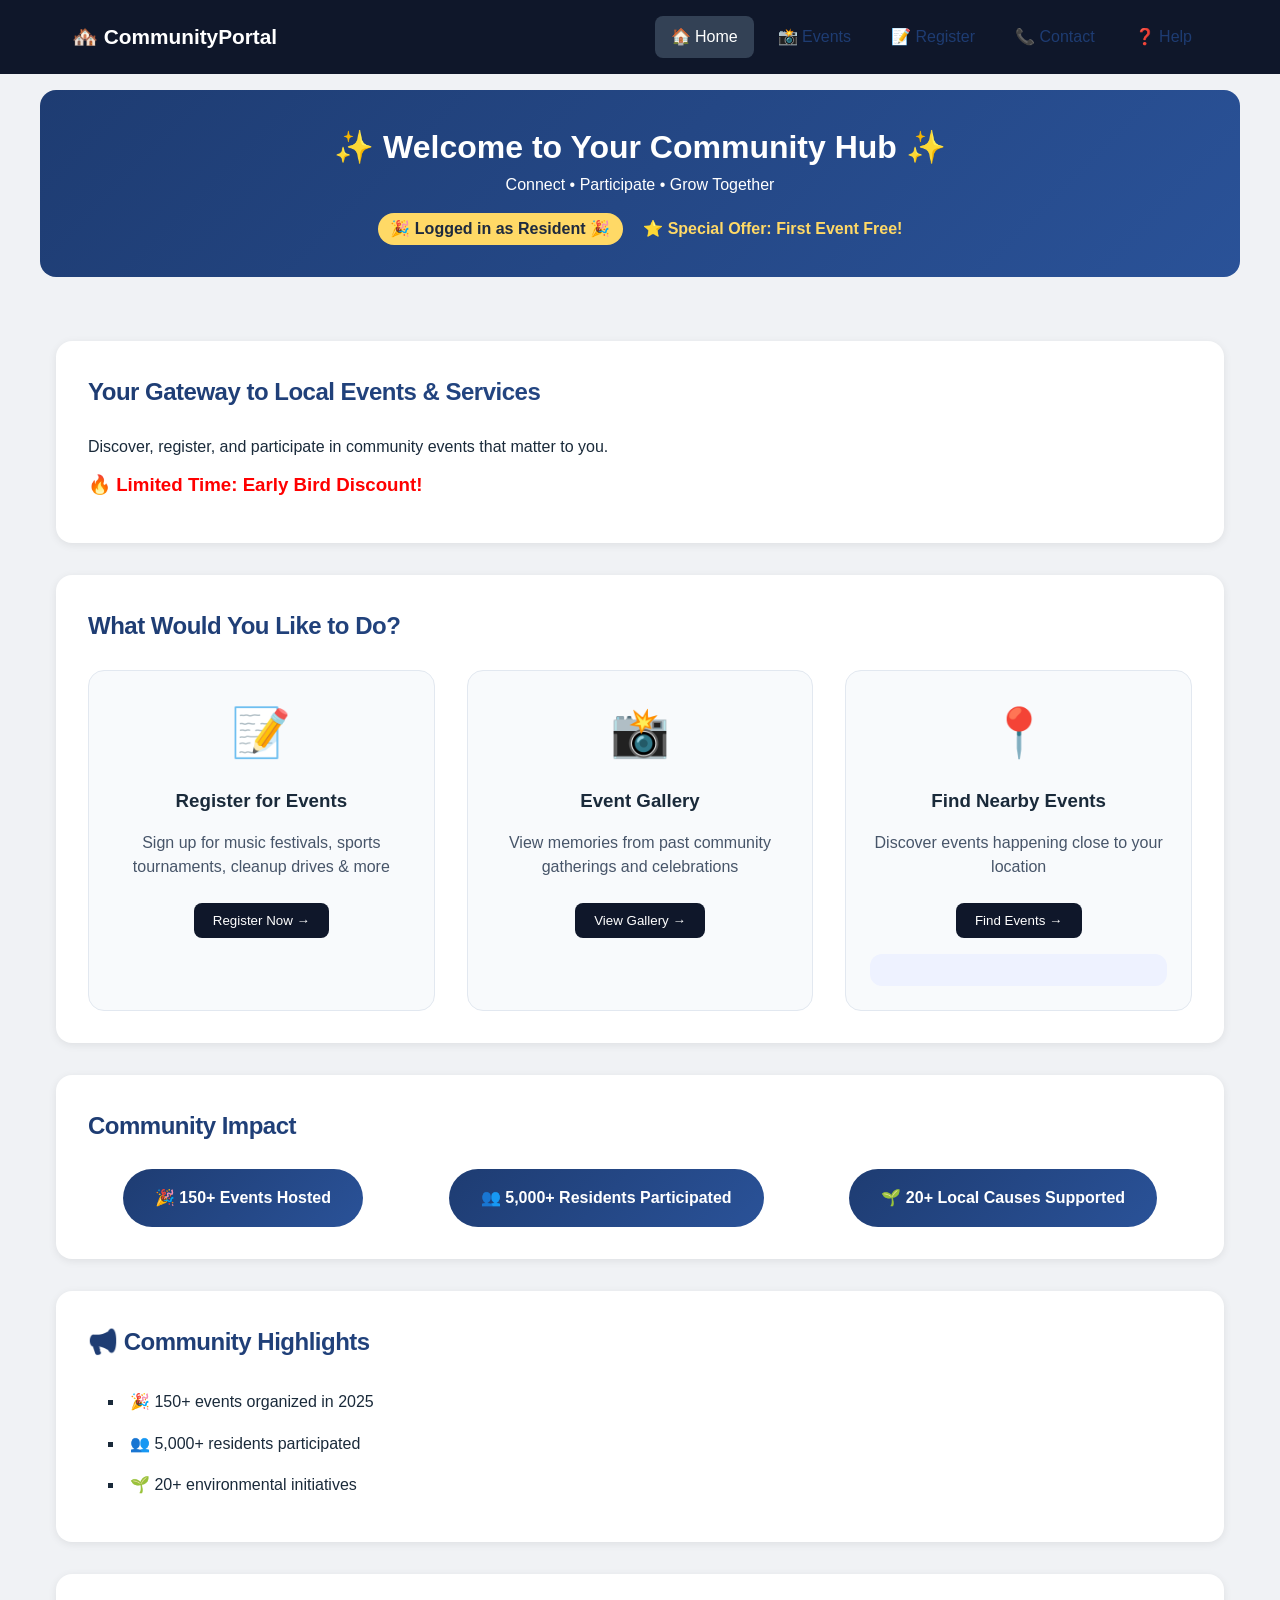
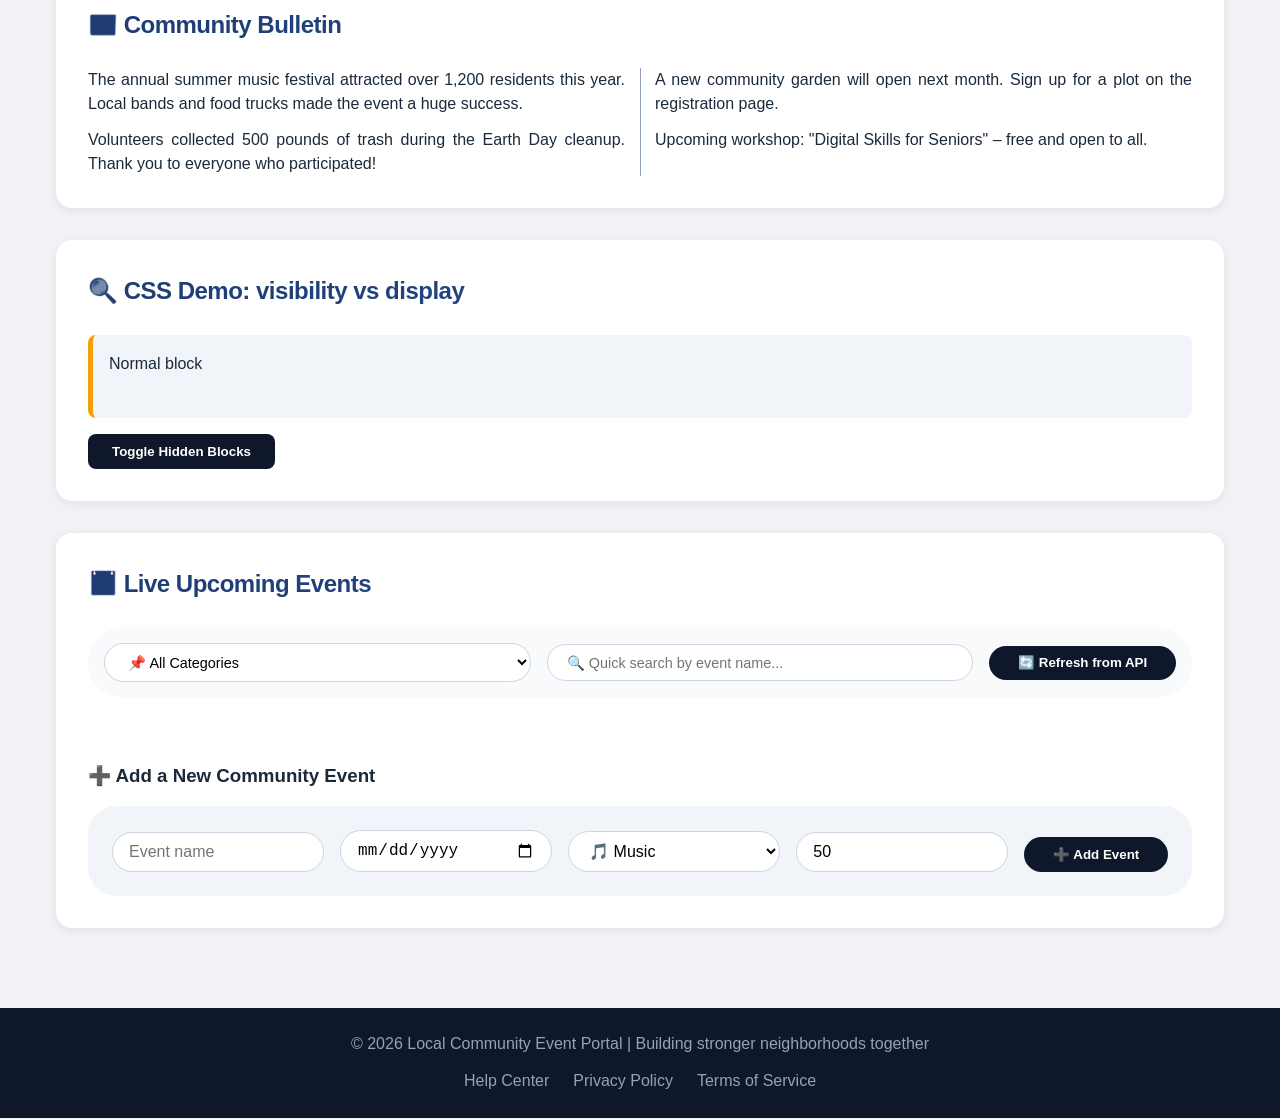
==== commit fcf19a8a: "Added SQL Module" ====
--- a/Upskilling/Local Community Event Portal/index.html
+++ b/Upskilling/Local Community Event Portal/index.html
@@ -5,10 +5,12 @@
     <meta name="viewport" content="width=device-width, initial-scale=1.0">
     <title>Community Portal | Home</title>
     <link rel="stylesheet" href="css/style.css">
+    <!-- jQuery CDN (Exercise 14) -->
+    <script src="https://code.jquery.com/jquery-3.7.1.min.js" integrity="sha256-/JqT3SQfawRcv/BIHPThkBvs0OEvtFFmqPF/lYI/Cxo=" crossorigin="anonymous"></script>
 </head>
 <body>
 
-<!-- ========== NAVIGATION (Shared across all pages) ========== -->
+<!-- ========== NAVIGATION ========== -->
 <nav>
     <div class="nav-container">
         <div class="logo">🏘️ CommunityPortal</div>
@@ -78,51 +80,86 @@
         </div>
     </section>
 
-        <!-- Quick Highlights -->
+    <!-- Quick Highlights (CSS list styling) -->
     <section id="highlights">
-    <h2>📢 Community Highlights</h2>
-    <ul class="styled-list">
-        <li>🎉 150+ events organized in 2025</li>
-        <li>👥 5,000+ residents participated</li>
-        <li>🌱 20+ environmental initiatives</li>
-    </ul>
+        <h2>📢 Community Highlights</h2>
+        <ul class="styled-list">
+            <li>🎉 150+ events organized in 2025</li>
+            <li>👥 5,000+ residents participated</li>
+            <li>🌱 20+ environmental initiatives</li>
+        </ul>
     </section>
 
+    <!-- Multi-column news (CSS exercise) -->
+    <section>
+        <h2>📰 Community Bulletin</h2>
+        <div class="news-article">
+            <p>The annual summer music festival attracted over 1,200 residents this year. Local bands and food trucks made the event a huge success.</p>
+            <p>Volunteers collected 500 pounds of trash during the Earth Day cleanup. Thank you to everyone who participated!</p>
+            <p>A new community garden will open next month. Sign up for a plot on the registration page.</p>
+            <p>Upcoming workshop: "Digital Skills for Seniors" – free and open to all.</p>
+        </div>
+    </section>
 
-<section>
-    <h2>📰 Community Bulletin</h2>
-    <div class="news-article">
-        <p>The annual summer music festival attracted over 1,200 residents this year. Local bands and food trucks made the event a huge success.</p>
-        <p>Volunteers collected 500 pounds of trash during the Earth Day cleanup. Thank you to everyone who participated!</p>
-        <p>A new community garden will open next month. Sign up for a plot on the registration page.</p>
-        <p>Upcoming workshop: "Digital Skills for Seniors" – free and open to all.</p>
-    </div>
-</section>
+    <!-- visibility vs display demo (CSS exercise) -->
+    <section>
+        <h2>🔍 CSS Demo: visibility vs display</h2>
+        <div class="demo-box">
+            <div>Normal block</div>
+            <div class="hidden-visibility">I am hidden with visibility: hidden (still takes space)</div>
+            <div class="hidden-display">I am hidden with display: none (no space)</div>
+        </div>
+        <button class="btn-primary" onclick="toggleVisibilityDemo()">Toggle Hidden Blocks</button>
+    </section>
 
-<section>
-    <h2>🔍 CSS Demo: visibility vs display</h2>
-    <div class="demo-box">
-        <div>Normal block</div>
-        <div class="hidden-visibility">I am hidden with visibility: hidden (still takes space)</div>
-        <div class="hidden-display">I am hidden with display: none (no space)</div>
-    </div>
-    <button onclick="toggleVisibilityDemo()">Toggle Hidden Blocks</button>
-</section>
+    <!-- ========== DYNAMIC EVENTS SECTION (Improved UI) ========== -->
+    <section id="dynamicEvents">
+        <h2>📅 Live Upcoming Events</h2>
+        
+        <div class="filter-bar">
+            <select id="categoryFilter" onchange="filterEventsByCategory()">
+                <option value="all">📌 All Categories</option>
+                <option value="music">🎵 Music</option>
+                <option value="sports">⚽ Sports</option>
+                <option value="cleanup">🌿 Cleanup</option>
+                <option value="art">🎨 Art</option>
+                <option value="food">🍔 Food</option>
+            </select>
+            <input type="text" id="searchInput" placeholder="🔍 Quick search by event name..." onkeydown="handleKeySearch(event)">
+            <button id="refreshEventsBtn" class="btn-primary" onclick="fetchEventsAsync()">🔄 Refresh from API</button>
+        </div>
+        
+        <div id="loadingSpinner" style="display: none;">⏳ Loading fresh events...</div>
+        <div id="eventsContainer" class="cards-container"></div>
+        
+        <!-- Add New Event Form - Improved Layout -->
+        <div style="margin-top: 2rem;">
+            <h3>➕ Add a New Community Event</h3>
+            <form id="addEventForm" onsubmit="return false;">
+                <div class="form-group">
+                    <input type="text" id="newEventName" placeholder="Event name" required>
+                </div>
+                <div class="form-group">
+                    <input type="date" id="newEventDate" required>
+                </div>
+                <div class="form-group">
+                    <select id="newEventCategory">
+                        <option value="music">🎵 Music</option>
+                        <option value="sports">⚽ Sports</option>
+                        <option value="cleanup">🌿 Cleanup</option>
+                        <option value="art">🎨 Art</option>
+                        <option value="food">🍔 Food</option>
+                    </select>
+                </div>
+                <div class="form-group">
+                    <input type="number" id="newEventSeats" placeholder="Available seats" min="0" value="50">
+                </div>
+                <button type="button" class="btn-primary" onclick="addNewEvent()">➕ Add Event</button>
+            </form>
+        </div>
+    </section>
+</main>
 
-<script>
-function toggleVisibilityDemo() {
-    const vis = document.querySelector('.hidden-visibility');
-    const dis = document.querySelector('.hidden-display');
-    if (vis.style.visibility === 'hidden') {
-        vis.style.visibility = 'visible';
-        dis.style.display = 'block';
-    } else {
-        vis.style.visibility = 'hidden';
-        dis.style.display = 'none';
-    }
-}
-</script>
-</main>
 <!-- ========== FOOTER ========== -->
 <footer>
     <p>© 2026 Local Community Event Portal | Building stronger neighborhoods together</p>
@@ -134,5 +171,19 @@
 </footer>
 
 <script src="js/main.js"></script>
+<script>
+    // Small inline function for visibility demo (CSS exercise)
+    function toggleVisibilityDemo() {
+        const vis = document.querySelector('.hidden-visibility');
+        const dis = document.querySelector('.hidden-display');
+        if (vis.style.visibility === 'hidden') {
+            vis.style.visibility = 'visible';
+            dis.style.display = 'block';
+        } else {
+            vis.style.visibility = 'hidden';
+            dis.style.display = 'none';
+        }
+    }
+</script>
 </body>
 </html>
--- a/Upskilling/Local Community Event Portal/css/style.css
+++ b/Upskilling/Local Community Event Portal/css/style.css
@@ -1,26 +1,44 @@
-/* ========== RESET & BASE STYLES ========== */
+/* ========== 1. RESET & BASE ========== */
 * {
     margin: 0;
     padding: 0;
     box-sizing: border-box;
 }
 
+@import url('https://fonts.googleapis.com/css2?family=Inter:opsz,wght@14..32,400;14..32,600;14..32,700&display=swap');
+
 body {
-    font-family: 'Segoe UI', Tahoma, Geneva, Verdana, sans-serif;
-    background: #f0f2f5;
+    font-family: 'Inter', 'Segoe UI', sans-serif;
+    background-image: url('https://www.transparenttextures.com/patterns/az-subtle.png');
+    background-color: #f0f2f5;
+    background-repeat: repeat;
     color: #1a2a3a;
     line-height: 1.6;
 }
 
-/* ========== NAVIGATION ========== */
+/* ========== 2. TYPOGRAPHY & HEADERS ========== */
+h2 {
+    font-weight: 700;
+    letter-spacing: -0.5px;
+    background: linear-gradient(135deg, #1e3c72, #2a5298);
+    background-clip: text;
+    -webkit-background-clip: text;
+    color: transparent;
+    margin-bottom: 1rem;
+}
+
+h3, p {
+    line-height: 1.5;
+    margin-bottom: 0.75rem;
+}
+
+/* ========== 3. NAVIGATION ========== */
 nav {
     background: #0f172a;
     position: sticky;
     top: 0;
     z-index: 1000;
-    box-shadow: 0 2px 10px rgba(0,0,0,0.1);
-}
-
+}
 .nav-container {
     max-width: 1200px;
     margin: 0 auto;
@@ -30,35 +48,29 @@
     padding: 1rem 2rem;
     flex-wrap: wrap;
 }
-
 .logo {
     color: white;
     font-size: 1.3rem;
     font-weight: bold;
 }
-
 .nav-links {
     display: flex;
     gap: 0.5rem;
-    flex-wrap: wrap;
-}
-
+    list-style: none;
+}
 .nav-links a {
     color: #cbd5e1;
     text-decoration: none;
     padding: 0.5rem 1rem;
     border-radius: 8px;
     transition: all 0.3s;
-    font-weight: 500;
-}
-
-.nav-links a:hover,
-.nav-links a.active {
+}
+.nav-links a:hover, .nav-links a.active {
     background: #334155;
     color: white;
 }
 
-/* ========== WELCOME BANNER ========== */
+/* ========== 4. WELCOME BANNER ========== */
 #welcomeBanner {
     background: linear-gradient(135deg, #1e3c72, #2a5298);
     color: white;
@@ -68,7 +80,6 @@
     max-width: 1200px;
     border-radius: 16px;
 }
-
 .highlight {
     background: #ffd966;
     color: #1e2a3e;
@@ -77,18 +88,16 @@
     font-weight: bold;
     display: inline-block;
 }
-
 .offer-badge {
     margin-top: 1rem;
 }
 
-/* ========== MAIN CONTENT ========== */
+/* ========== 5. MAIN & SECTIONS ========== */
 main {
     max-width: 1200px;
     margin: 0 auto;
     padding: 1rem;
 }
-
 section {
     background: white;
     margin: 2rem 0;
@@ -96,28 +105,24 @@
     border-radius: 16px;
     box-shadow: 0 2px 8px rgba(0,0,0,0.08);
 }
-
-h2 {
-    color: #0f172a;
+section > h2 {
+    background: linear-gradient(120deg, #1e3c72, #2a5298);
+    -webkit-background-clip: text;
+    background-clip: text;
+    color: transparent;
+    border-left: none;
+    padding-left: 0;
     margin-bottom: 1.5rem;
-    border-left: 5px solid #0f172a;
-    padding-left: 1rem;
-}
-
-h3 {
-    color: #1e3c72;
-    margin-bottom: 0.5rem;
-}
-
-/* ========== CARDS (Homepage) ========== */
+}
+
+/* ========== 6. CARDS (General) ========== */
 .cards-container {
     display: grid;
     grid-template-columns: repeat(auto-fit, minmax(280px, 1fr));
     gap: 2rem;
     margin-top: 1rem;
 }
-
-.card, .eventCard {
+.card {
     background: #f8fafc;
     border-radius: 16px;
     padding: 1.5rem;
@@ -126,22 +131,18 @@
     cursor: pointer;
     border: 1px solid #e2e8f0;
 }
-
 .card:hover {
     transform: translateY(-5px);
     box-shadow: 0 8px 20px rgba(0,0,0,0.12);
 }
-
 .card-icon {
     font-size: 3rem;
     margin-bottom: 1rem;
 }
-
 .card p {
     margin: 1rem 0;
     color: #475569;
 }
-
 .card-btn {
     background: #0f172a;
     color: white;
@@ -151,12 +152,11 @@
     cursor: pointer;
     margin-top: 0.5rem;
 }
-
 .card-btn:hover {
     background: #1e293b;
 }
 
-/* ========== STATS SECTION ========== */
+/* ========== 7. STATS SECTION ========== */
 .stats-grid {
     display: flex;
     justify-content: space-around;
@@ -164,7 +164,6 @@
     gap: 1rem;
     text-align: center;
 }
-
 .stat {
     background: linear-gradient(135deg, #1e3c72, #2a5298);
     color: white;
@@ -173,35 +172,30 @@
     font-weight: bold;
 }
 
-/* ========== FORM STYLES (Registration Page) ========== */
+/* ========== 8. FORM STYLES ========== */
 .registration-form {
     max-width: 800px;
     margin: 0 auto;
 }
-
 .form-section {
     margin-bottom: 2rem;
     padding: 1rem;
     background: #f8fafc;
     border-radius: 12px;
 }
-
 .form-section h3 {
     margin-bottom: 1rem;
     color: #1e3c72;
 }
-
 .form-group {
     margin-bottom: 1.2rem;
 }
-
 .form-group label {
     display: block;
     font-weight: 600;
     margin-bottom: 0.4rem;
     color: #1e293b;
 }
-
 .form-group input,
 .form-group select,
 .form-group textarea {
@@ -212,21 +206,18 @@
     font-size: 1rem;
     transition: border-color 0.3s;
 }
-
 .form-group input:focus,
 .form-group select:focus,
 .form-group textarea:focus {
     border-color: #2a5298;
-    outline: none;
-}
-
+    outline: 3px solid #f59e0b;
+    outline-offset: 2px;
+}
 .error-message {
     color: #dc2626;
     font-size: 0.85rem;
     margin-top: 0.25rem;
-    display: block;
-}
-
+}
 .fee-display {
     margin-top: 0.5rem;
     padding: 0.5rem;
@@ -235,22 +226,18 @@
     font-weight: bold;
     display: inline-block;
 }
-
 .char-counter {
     font-size: 0.85rem;
     color: #64748b;
     margin-top: 0.25rem;
 }
-
 .form-actions {
     display: flex;
     gap: 1rem;
     margin: 1.5rem 0;
     flex-wrap: wrap;
 }
-
-.btn-primary,
-.btn-secondary {
+.btn-primary, .btn-secondary {
     padding: 10px 24px;
     border: none;
     border-radius: 8px;
@@ -258,26 +245,21 @@
     font-weight: bold;
     transition: all 0.3s;
 }
-
 .btn-primary {
     background: #0f172a;
     color: white;
 }
-
 .btn-primary:hover {
     background: #1e293b;
     transform: translateY(-2px);
 }
-
 .btn-secondary {
     background: #64748b;
     color: white;
 }
-
 .btn-secondary:hover {
     background: #475569;
 }
-
 .output-message {
     display: inline-block;
     margin-top: 1rem;
@@ -288,20 +270,52 @@
     width: 100%;
     text-align: center;
 }
-
-/* ========== GALLERY TABLE ========== */
+.btn-small {
+    background: #dc2626;
+    color: white;
+    border: none;
+    padding: 0.4rem 1rem;
+    border-radius: 6px;
+    cursor: pointer;
+}
+.btn-small:hover {
+    background: #b91c1c;
+}
+
+/* ========== 9. LINK PSEUDO-CLASSES ========== */
+a:link {
+    color: #1e3c72;
+    text-decoration: none;
+}
+a:visited {
+    color: #4b5563;
+}
+a:hover {
+    color: #f59e0b;
+    text-decoration: underline;
+}
+a:active {
+    color: #dc2626;
+}
+
+/* ========== 10. LIST STYLING ========== */
+.styled-list {
+    list-style-type: square;
+    list-style-position: inside;
+    padding-left: 1rem;
+}
+.styled-list li {
+    margin: 0.5rem 0;
+    padding: 0.25rem;
+}
+
+/* ========== 11. TABLE STYLING ========== */
 .gallery-table {
     width: 100%;
     border-collapse: separate;
     border-spacing: 20px;
     text-align: center;
 }
-
-.gallery-table th {
-    padding: 0.5rem;
-    font-size: 1.2rem;
-}
-
 .gallery-img {
     width: 100%;
     max-width: 280px;
@@ -312,53 +326,228 @@
     transition: 0.2s;
     cursor: pointer;
 }
-
 .gallery-img:hover {
     border-color: #0f172a;
 }
-
-figure {
-    text-align: center;
-}
-
 figcaption {
     margin-top: 8px;
     font-weight: bold;
-    color: #1e293b;
-}
-
-figcaption small {
-    font-weight: normal;
+}
+.admin-table {
+    width: 100%;
+    border-collapse: collapse;
+    margin: 1rem 0;
+}
+.admin-table th, .admin-table td {
+    border: 1px solid #cbd5e1;
+    padding: 12px;
+    text-align: center;
+}
+.admin-table th {
+    background: #0f172a;
+    color: white;
+}
+.admin-table tr:nth-child(even) {
+    background-color: #f1f5f9;
+}
+
+/* ========== 12. MULTI-COLUMN NEWS ========== */
+.news-article {
+    column-count: 2;
+    column-gap: 30px;
+    column-rule: 1px solid #94a3b8;
+    text-align: justify;
+}
+.news-article p {
+    margin-top: 0;
+    break-inside: avoid;
+}
+
+/* ========== 13. VISIBILITY DEMO ========== */
+.demo-box {
+    background: #f1f5f9;
+    border-left: 5px solid #f59e0b;
+    padding: 1rem;
+    margin: 1rem 0;
+    border-radius: 8px;
+}
+.hidden-visibility {
+    visibility: hidden;
+}
+.hidden-display {
+    display: none;
+}
+
+/* ========== 14. DYNAMIC EVENTS SECTION – IMPROVED UI ========== */
+.filter-bar {
+    display: flex;
+    gap: 1rem;
+    flex-wrap: wrap;
+    margin-bottom: 2rem;
+    align-items: center;
+    background: #f8fafc;
+    padding: 1rem;
+    border-radius: 48px;
+}
+.filter-bar select,
+.filter-bar input {
+    flex: 1;
+    min-width: 160px;
+    background: white;
+    border: 1px solid #cbd5e1;
+    border-radius: 40px;
+    padding: 0.6rem 1.2rem;
+    font-size: 0.9rem;
+}
+.filter-bar button {
+    background: #0f172a;
+    color: white;
+    border: none;
+    border-radius: 40px;
+    padding: 0.6rem 1.5rem;
+    cursor: pointer;
+}
+.filter-bar button:hover {
+    background: #1e293b;
+}
+#eventsContainer {
+    display: grid;
+    grid-template-columns: repeat(auto-fill, minmax(300px, 1fr));
+    gap: 1.5rem;
+    margin: 1.5rem 0;
+}
+#eventsContainer .card {
+    background: white;
+    border-radius: 24px;
+    padding: 1.25rem;
+    box-shadow: 0 4px 12px rgba(0,0,0,0.05);
+    transition: all 0.25s ease;
+    border: 1px solid #e2e8f0;
+    text-align: left;
+    cursor: default;
+}
+#eventsContainer .card:hover {
+    transform: translateY(-4px);
+    box-shadow: 0 12px 24px rgba(0,0,0,0.1);
+}
+#eventsContainer .card h3 {
+    font-size: 1.25rem;
+    margin-bottom: 0.5rem;
+    color: #0f172a;
+}
+#eventsContainer .card p {
+    margin: 0.4rem 0;
+    color: #334155;
+    font-size: 0.9rem;
+}
+#eventsContainer .card button {
+    background: #0f172a;
+    color: white;
+    border: none;
+    padding: 0.4rem 1rem;
+    border-radius: 30px;
+    margin-top: 0.8rem;
+    margin-right: 0.5rem;
+    cursor: pointer;
+    font-size: 0.8rem;
+}
+#eventsContainer .card button:hover {
+    background: #2a5298;
+}
+#eventsContainer .card .cancel-btn {
+    background: #64748b;
+}
+#eventsContainer .card .cancel-btn:hover {
+    background: #dc2626;
+}
+#dynamicEvents form {
+    background: #f1f5f9;
+    padding: 1.5rem;
+    border-radius: 28px;
+    margin-top: 1rem;
+    display: flex;
+    flex-wrap: wrap;
+    gap: 1rem;
+    align-items: flex-end;
+}
+#dynamicEvents .form-group {
+    flex: 1;
+    min-width: 160px;
+    margin-bottom: 0;
+}
+#dynamicEvents .form-group input,
+#dynamicEvents .form-group select {
+    width: 100%;
+    padding: 0.6rem 1rem;
+    border-radius: 40px;
+    border: 1px solid #cbd5e1;
+    background: white;
+}
+#dynamicEvents button {
+    background: #0f172a;
+    padding: 0.6rem 1.8rem;
+    border-radius: 40px;
+    font-weight: bold;
+    white-space: nowrap;
+}
+#loadingSpinner {
+    text-align: center;
+    padding: 2rem;
+    font-size: 1.2rem;
+    color: #2a5298;
+}
+
+/* ========== 15. CONTACT PAGE & MISC ========== */
+.contact-grid {
+    display: grid;
+    grid-template-columns: repeat(auto-fit, minmax(240px, 1fr));
+    gap: 1.5rem;
+}
+.contact-card {
+    text-align: center;
+    padding: 1.5rem;
+    background: #f8fafc;
+    border-radius: 12px;
+    border: 1px solid #e2e8f0;
+}
+.contact-icon {
+    font-size: 2.5rem;
+    margin-bottom: 0.5rem;
+}
+.location-box, .location-result {
+    background: #eef2ff;
+    padding: 1rem;
+    border-radius: 12px;
+    margin-top: 1rem;
+}
+.pref-container {
+    display: flex;
+    justify-content: space-between;
+    align-items: center;
+    flex-wrap: wrap;
+    gap: 1rem;
+}
+.info-text {
+    margin-top: 0.8rem;
     color: #64748b;
-}
-
-/* ========== VIDEO SECTION ========== */
-.video-container {
-    max-width: 800px;
-    margin: 0 auto;
-}
-
-video {
-    width: 100%;
+    font-size: 0.85rem;
+}
+.help-section {
+    margin-bottom: 2rem;
+    padding: 1rem;
+    background: #f8fafc;
     border-radius: 12px;
-    box-shadow: 0 4px 12px rgba(0,0,0,0.1);
-}
-
-.video-status {
+}
+.help-section ol, .help-section ul {
+    margin-left: 1.5rem;
     margin-top: 0.5rem;
-    color: #2e7d32;
-    font-weight: bold;
-    text-align: center;
-}
-
-/* ========== UPCOMING EVENTS GRID ========== */
+}
 .upcoming-grid {
     display: grid;
     grid-template-columns: repeat(auto-fit, minmax(250px, 1fr));
     gap: 1.5rem;
     margin-top: 1rem;
 }
-
 .upcoming-card {
     background: #f1f5f9;
     padding: 1.5rem;
@@ -366,11 +555,9 @@
     text-align: center;
     transition: transform 0.3s;
 }
-
 .upcoming-card:hover {
     transform: translateY(-3px);
 }
-
 .btn-link {
     display: inline-block;
     margin-top: 0.8rem;
@@ -380,86 +567,22 @@
     text-decoration: none;
     border-radius: 6px;
 }
-
-/* ========== CONTACT PAGE ========== */
-.contact-grid {
-    display: grid;
-    grid-template-columns: repeat(auto-fit, minmax(240px, 1fr));
-    gap: 1.5rem;
-}
-
-.contact-card {
-    text-align: center;
-    padding: 1.5rem;
-    background: #f8fafc;
+.video-container {
+    max-width: 800px;
+    margin: 0 auto;
+}
+video {
+    width: 100%;
     border-radius: 12px;
-    border: 1px solid #e2e8f0;
-}
-
-.contact-icon {
-    font-size: 2.5rem;
-    margin-bottom: 0.5rem;
-}
-
-.location-box {
-    background: #eef2ff;
-    padding: 1rem;
-    border-radius: 12px;
-    margin-top: 1rem;
-}
-
-.location-result {
-    margin-top: 0.8rem;
-    font-size: 0.9rem;
-}
-
-/* ========== PREFERENCES SECTION ========== */
-.pref-container {
-    display: flex;
-    justify-content: space-between;
-    align-items: center;
-    flex-wrap: wrap;
-    gap: 1rem;
-}
-
-.btn-small {
-    background: #dc2626;
-    color: white;
-    border: none;
-    padding: 0.4rem 1rem;
-    border-radius: 6px;
-    cursor: pointer;
-}
-
-.btn-small:hover {
-    background: #b91c1c;
-}
-
-.info-text {
-    margin-top: 0.8rem;
-    color: #64748b;
-    font-size: 0.85rem;
-}
-
-/* ========== HELP PAGE ========== */
-.help-section {
-    margin-bottom: 2rem;
-    padding: 1rem;
-    background: #f8fafc;
-    border-radius: 12px;
-}
-
-.help-section ol,
-.help-section ul {
-    margin-left: 1.5rem;
+}
+.video-status {
     margin-top: 0.5rem;
-}
-
-.help-section li {
-    margin: 0.5rem 0;
-}
-
-/* ========== FOOTER ========== */
+    color: #2e7d32;
+    font-weight: bold;
+    text-align: center;
+}
+
+/* ========== 16. FOOTER ========== */
 footer {
     background: #0f172a;
     color: #94a3b8;
@@ -467,7 +590,6 @@
     padding: 1.5rem;
     margin-top: 2rem;
 }
-
 .footer-links {
     margin-top: 0.8rem;
     display: flex;
@@ -475,185 +597,15 @@
     gap: 1.5rem;
     flex-wrap: wrap;
 }
-
 .footer-links a {
     color: #94a3b8;
     text-decoration: none;
 }
-
 .footer-links a:hover {
     color: white;
 }
 
-/* ========== RESPONSIVE ========== */
-@media (max-width: 768px) {
-    .nav-container {
-        flex-direction: column;
-        gap: 0.5rem;
-    }
-    
-    .nav-links {
-        justify-content: center;
-    }
-    
-    section {
-        padding: 1rem;
-    }
-    
-    .stats-grid {
-        flex-direction: column;
-    }
-    
-    .gallery-table {
-        border-spacing: 10px;
-    }
-    
-    .gallery-img {
-        max-width: 200px;
-        height: 140px;
-    }
-}
-
-/* ========== GOOGLE FONT ========== */
-@import url('https://fonts.googleapis.com/css2?family=Inter:opsz,wght@14..32,400;14..32,600;14..32,700&display=swap');
-
-body {
-    font-family: 'Inter', 'Segoe UI', sans-serif;
-    background-image: url('https://www.transparenttextures.com/patterns/az-subtle.png');
-    background-color: #f0f2f5; /* fallback */
-    background-repeat: repeat;
-}
-
-/* ========== TYPOGRAPHY ENHANCEMENTS ========== */
-h2 {
-    font-weight: 700;
-    letter-spacing: -0.5px;
-    background: linear-gradient(135deg, #1e3c72, #2a5298);
-    background-clip: text;
-    -webkit-background-clip: text;
-    color: transparent;
-    display: inline-block;
-}
-
-h3, p {
-    line-height: 1.5;
-    margin-bottom: 0.75rem;
-}
-
-.event-description {
-    text-align: justify;
-    text-transform: none;
-    letter-spacing: 0.3px;
-}
-
-/* ========== LINK PSEUDO-CLASSES ========== */
-a:link {
-    color: #1e3c72;
-    text-decoration: none;
-}
-a:visited {
-    color: #4b5563;
-}
-a:hover {
-    color: #f59e0b;
-    text-decoration: underline;
-}
-a:active {
-    color: #dc2626;
-}
-
-/* ========== LIST STYLING ========== */
-.styled-list {
-    list-style-type: square;
-    list-style-position: inside;
-    padding-left: 1rem;
-}
-.styled-list li {
-    margin: 0.5rem 0;
-    padding: 0.25rem;
-}
-
-/* Remove bullets from nav */
-.nav-links {
-    list-style: none;
-}
-
-/* ========== TABLE STYLING (Admin / Events Table) ========== */
-.admin-table {
-    width: 100%;
-    border-collapse: collapse;
-    margin: 1rem 0;
-}
-.admin-table th, 
-.admin-table td {
-    border: 1px solid #cbd5e1;
-    padding: 12px;
-    text-align: center;
-}
-.admin-table th {
-    background: #0f172a;
-    color: white;
-}
-.admin-table tr:nth-child(even) {
-    background-color: #f1f5f9;
-}
-.admin-table tr:hover {
-    background-color: #e2e8f0;
-}
-
-/* ========== MULTI-COLUMN NEWS ARTICLE ========== */
-.news-article {
-    column-count: 2;
-    column-gap: 30px;
-    column-rule: 1px solid #94a3b8;
-    text-align: justify;
-}
-.news-article p {
-    margin-top: 0;
-    break-inside: avoid;
-}
-
-/* ========== OUTLINE ON FOCUS ========== */
-input:focus, select:focus, textarea:focus {
-    outline: 3px solid #f59e0b;
-    outline-offset: 2px;
-}
-
-/* ========== VISIBILITY vs DISPLAY NONE DEMO ========== */
-.demo-box {
-    background: #e2e8f0;
-    padding: 1rem;
-    margin: 1rem 0;
-    border-radius: 8px;
-}
-.hidden-visibility {
-    visibility: hidden;
-    /* occupies space */
-}
-.hidden-display {
-    display: none;
-    /* removed from layout */
-}
-
-/* ========== RGBA BACKGROUND EXAMPLE ========== */
-.overlay-card {
-    background: rgba(30, 60, 114, 0.85);
-    color: white;
-    padding: 1rem;
-    border-radius: 12px;
-}
-
-/* ========== GRADIENT ON SECTION HEADERS ========== */
-section > h2 {
-    background: linear-gradient(120deg, #1e3c72, #2a5298);
-    -webkit-background-clip: text;
-    background-clip: text;
-    color: transparent;
-    border-left: none;
-    padding-left: 0;
-}
-
-/* ========== IMPROVED MEDIA QUERY (STACK NAV) ========== */
+/* ========== 17. RESPONSIVE MEDIA QUERIES ========== */
 @media (max-width: 768px) {
     .nav-container {
         flex-direction: column;
@@ -667,7 +619,19 @@
     .nav-links a {
         width: 100%;
         text-align: center;
-        padding: 0.5rem;
+    }
+    section {
+        padding: 1rem;
+    }
+    .stats-grid {
+        flex-direction: column;
+    }
+    .gallery-table {
+        border-spacing: 10px;
+    }
+    .gallery-img {
+        max-width: 200px;
+        height: auto;
     }
     .cards-container {
         grid-template-columns: 1fr;
@@ -675,4 +639,16 @@
     .news-article {
         column-count: 1;
     }
+    .filter-bar {
+        flex-direction: column;
+        align-items: stretch;
+        border-radius: 24px;
+    }
+    #dynamicEvents form {
+        flex-direction: column;
+        align-items: stretch;
+    }
+    #eventsContainer {
+        grid-template-columns: 1fr;
+    }
 }
